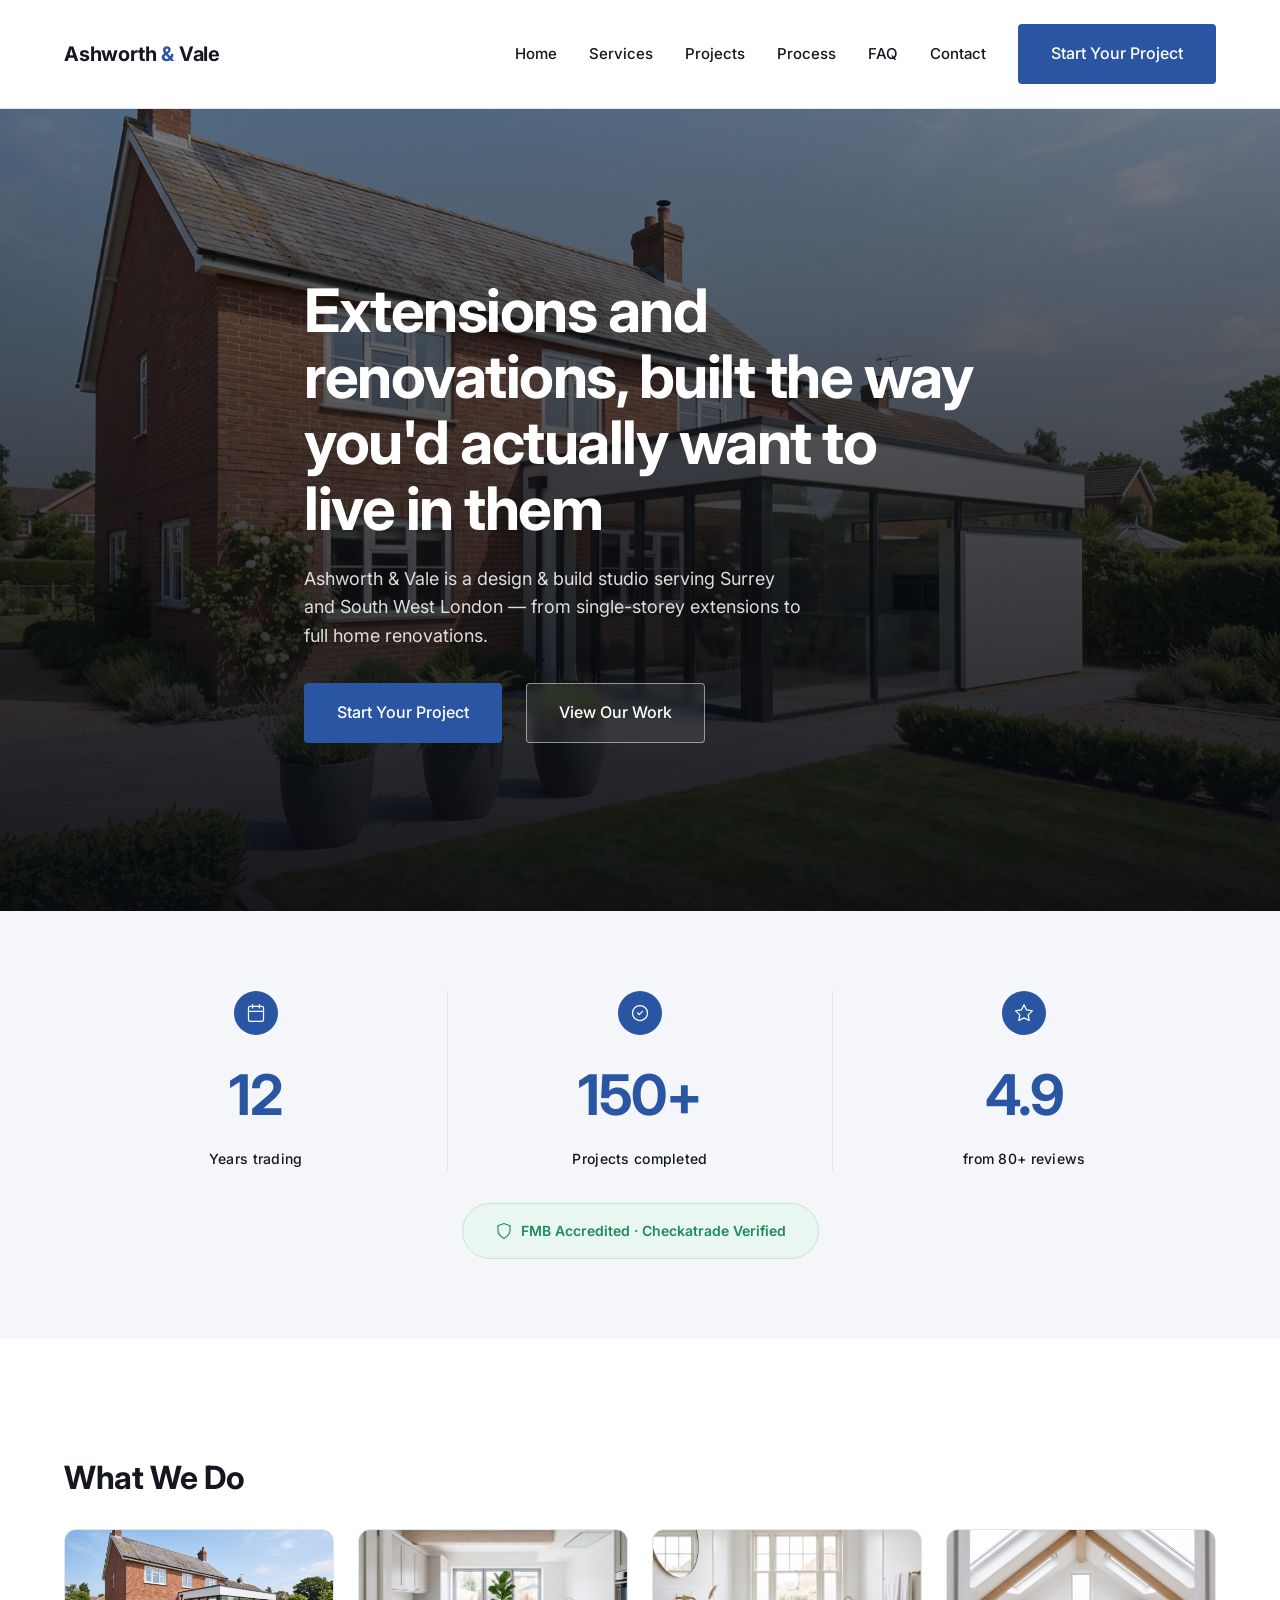
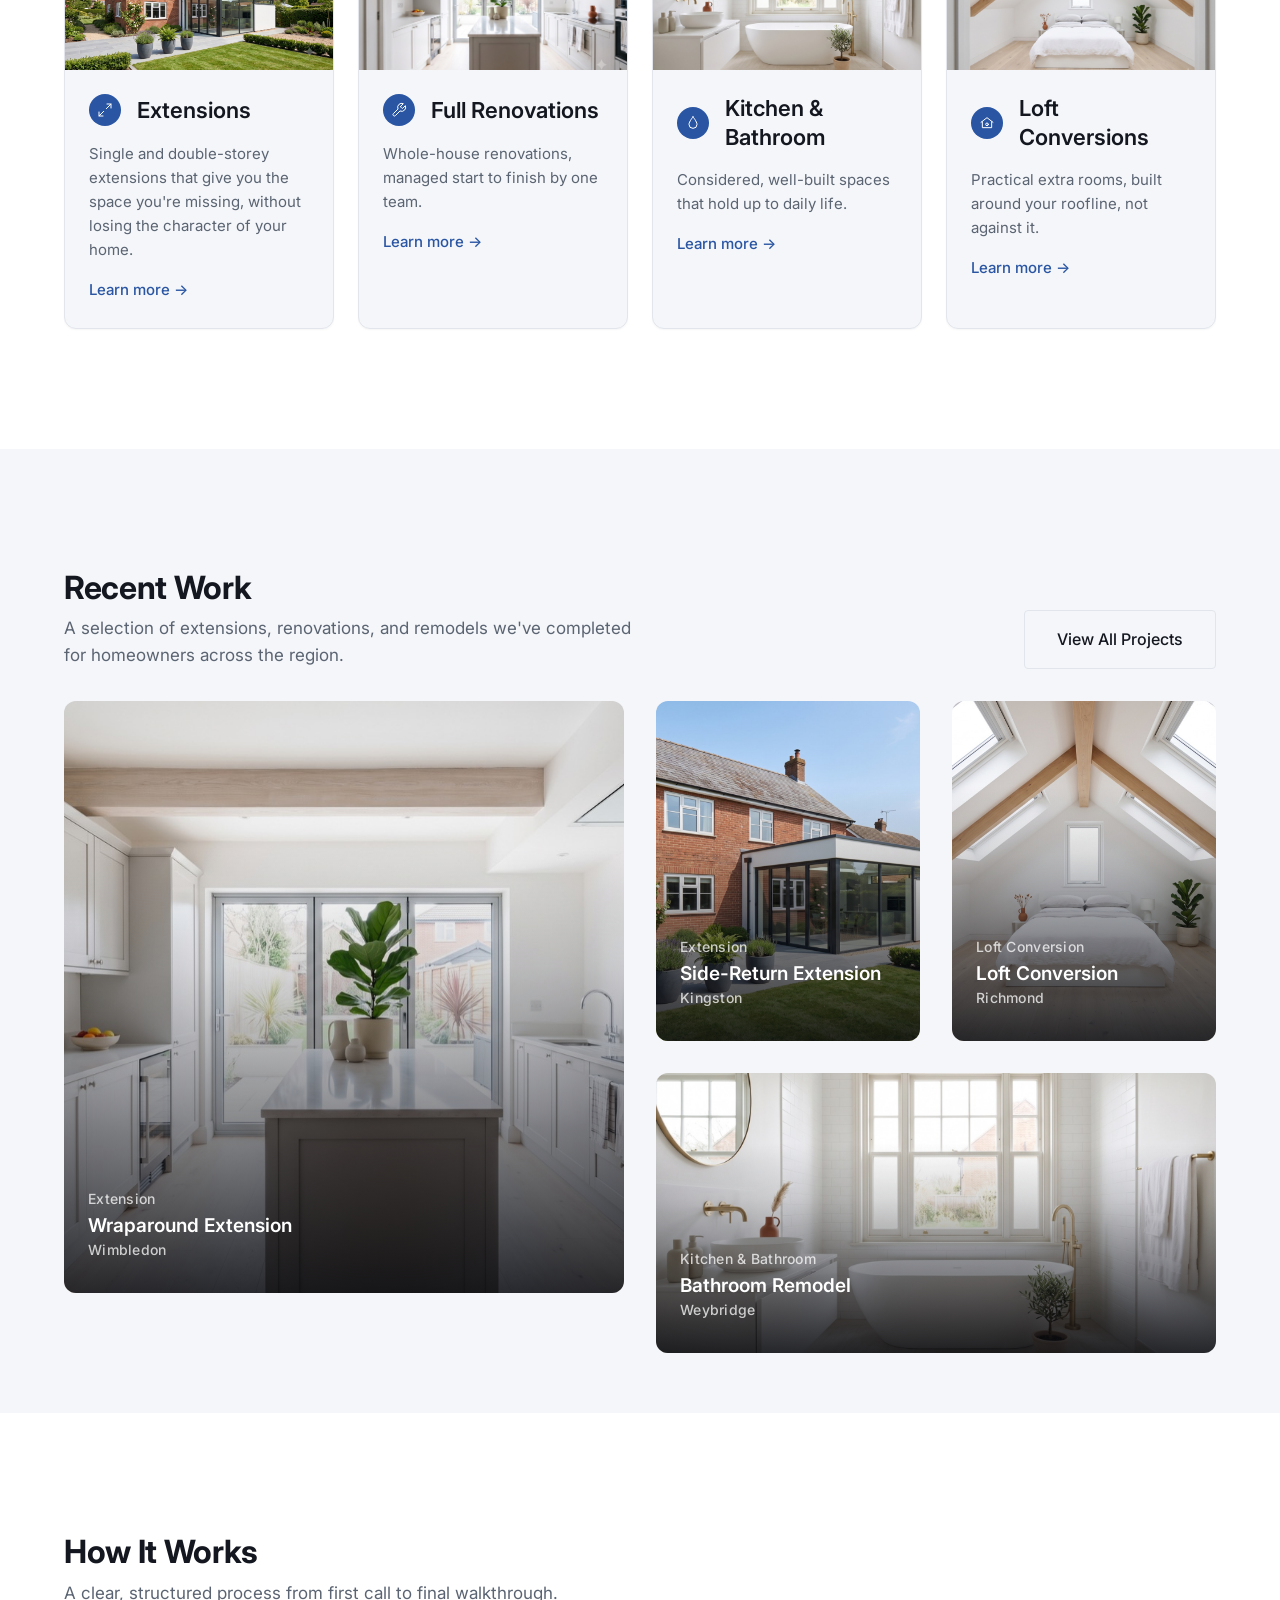
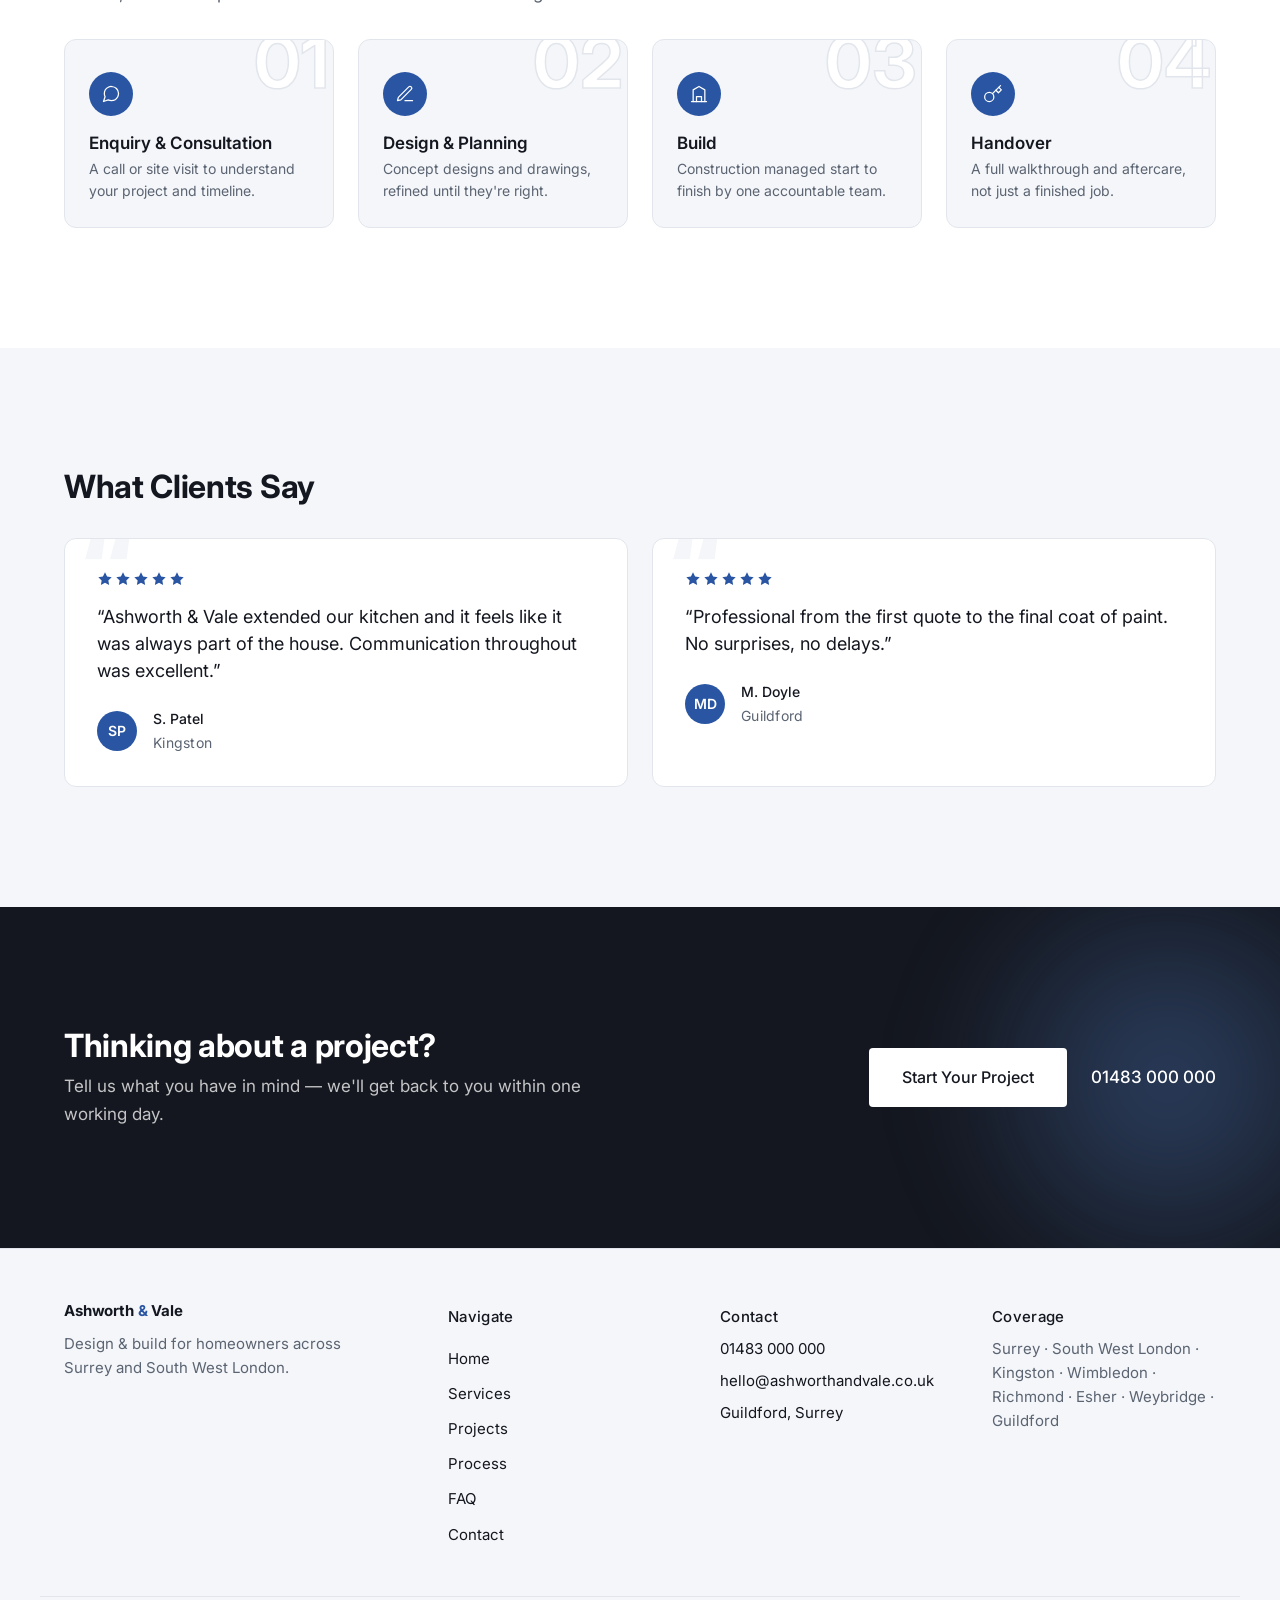
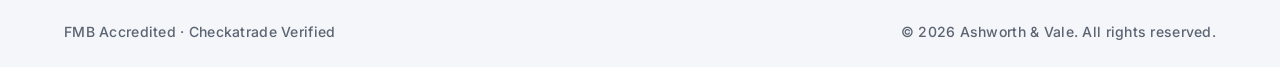
==== index.html @ 4ddbee20 "Stage 2: Homepage All 8 sections (Hero, Trust Bar, Services Grid, Featured Projects, Process, Testim" ====
<!DOCTYPE html>
<html lang="en">
<head>
  <meta charset="UTF-8">
  <meta name="viewport" content="width=device-width, initial-scale=1.0">
  <title>Ashworth &amp; Vale | Design &amp; Build, Surrey &amp; South West London</title>
  <meta name="description" content="Ashworth & Vale is a design & build studio serving Surrey and South West London — extensions, renovations, kitchens, bathrooms, and loft conversions.">
  <link rel="preconnect" href="https://fonts.googleapis.com">
  <link rel="preconnect" href="https://fonts.gstatic.com" crossorigin>
  <link href="https://fonts.googleapis.com/css2?family=Inter:wght@400;500;600;700&display=swap" rel="stylesheet">
  <link rel="stylesheet" href="assets/css/styles.css">
</head>
<body>

  <header class="site-header">
    <div class="container site-header__inner">
      <a href="index.html" class="site-logo">Ashworth <span class="site-logo__amp">&amp;</span> Vale</a>

      <nav class="site-nav" id="site-nav">
        <ul class="site-nav__list">
          <li><a href="index.html">Home</a></li>
          <li><a href="services.html">Services</a></li>
          <li><a href="projects.html">Projects</a></li>
          <li><a href="process.html">Process</a></li>
          <li><a href="faq.html">FAQ</a></li>
          <li><a href="contact.html">Contact</a></li>
        </ul>
        <a href="contact.html" class="btn btn-primary site-nav__cta">Start Your Project</a>
      </nav>

      <button class="menu-toggle" id="menu-toggle" aria-label="Toggle menu" aria-expanded="false" aria-controls="site-nav">
        <span></span><span></span><span></span>
      </button>
    </div>
  </header>

  <main>

    <!-- Hero -->
    <section class="hero">
      <div class="hero__media">
        <img src="assets/images/hero.jpg" alt="A traditional brick home in Surrey with a modern glass and white-render single-storey extension">
      </div>
      <div class="hero__scrim"></div>
      <div class="container hero__content">
        <h1>Extensions and renovations, built the way you'd actually want to live in them</h1>
        <p class="hero__subhead">Ashworth &amp; Vale is a design &amp; build studio serving Surrey and South West London — from single-storey extensions to full home renovations.</p>
        <div class="hero__actions">
          <a href="contact.html" class="btn btn-primary">Start Your Project</a>
          <a href="projects.html" class="btn btn-secondary">View Our Work</a>
        </div>
      </div>
    </section>

    <!-- Trust Bar -->
    <section class="trust-bar section-alt">
      <div class="container">
        <div class="trust-bar__inner">
          <div class="trust-bar__item">
            <span class="icon-circle" aria-hidden="true">
              <svg viewBox="0 0 24 24" fill="none" stroke="currentColor" stroke-width="1.5" stroke-linecap="round" stroke-linejoin="round"><rect x="3" y="4" width="18" height="18" rx="2"/><path d="M16 2v4M8 2v4M3 10h18"/></svg>
            </span>
            <span class="big-stat__number" data-count-to="12">0</span>
            <span class="caption">Years trading</span>
          </div>
          <div class="trust-bar__item">
            <span class="icon-circle" aria-hidden="true">
              <svg viewBox="0 0 24 24" fill="none" stroke="currentColor" stroke-width="1.5" stroke-linecap="round" stroke-linejoin="round"><circle cx="12" cy="12" r="9"/><path d="m9 12 2 2 4-4"/></svg>
            </span>
            <span class="big-stat__number" data-count-to="150" data-suffix="+">0</span>
            <span class="caption">Projects completed</span>
          </div>
          <div class="trust-bar__item">
            <span class="icon-circle" aria-hidden="true">
              <svg viewBox="0 0 24 24" fill="none" stroke="currentColor" stroke-width="1.5" stroke-linecap="round" stroke-linejoin="round"><path d="m12 2 3.1 6.3 6.9 1-5 4.9 1.2 6.8L12 17.8 5.8 21l1.2-6.8-5-4.9 6.9-1Z"/></svg>
            </span>
            <span class="big-stat__number" data-count-to="4.9" data-decimals="1">0</span>
            <span class="caption">from 80+ reviews</span>
          </div>
        </div>
        <p class="trust-bar__badge">
          <svg viewBox="0 0 24 24" fill="none" stroke="currentColor" stroke-width="1.5" stroke-linecap="round" stroke-linejoin="round" aria-hidden="true"><path d="M12 2 4 5v6c0 5 3.5 8.5 8 11 4.5-2.5 8-6 8-11V5Z"/></svg>
          FMB Accredited &middot; Checkatrade Verified
        </p>
      </div>
    </section>

    <!-- Services Grid -->
    <section class="services-grid">
      <div class="container">
        <h2 data-reveal>What We Do</h2>
        <div class="services-grid__list">
          <div class="service-card" data-reveal>
            <div class="service-card__image">
              <img src="assets/images/hero.jpg" alt="">
            </div>
            <div class="service-card__body">
              <div class="service-card__header">
                <span class="icon-circle icon-circle--sm" aria-hidden="true">
                  <svg viewBox="0 0 24 24" fill="none" stroke="currentColor" stroke-width="1.5" stroke-linecap="round" stroke-linejoin="round"><path d="M15 3h6v6"/><path d="M9 21H3v-6"/><path d="M21 3l-7 7"/><path d="M3 21l7-7"/></svg>
                </span>
                <h3>Extensions</h3>
              </div>
              <p>Single and double-storey extensions that give you the space you're missing, without losing the character of your home.</p>
              <a href="services.html" class="service-card__link">Learn more <span class="arrow">&rarr;</span></a>
            </div>
          </div>
          <div class="service-card reveal-delay-1" data-reveal>
            <div class="service-card__image">
              <img src="assets/images/kitchen-after.jpg" alt="">
            </div>
            <div class="service-card__body">
              <div class="service-card__header">
                <span class="icon-circle icon-circle--sm" aria-hidden="true">
                  <svg viewBox="0 0 24 24" fill="none" stroke="currentColor" stroke-width="1.5" stroke-linecap="round" stroke-linejoin="round"><path d="M14.7 6.3a1 1 0 0 0 0 1.4l1.6 1.6a1 1 0 0 0 1.4 0l3.77-3.77a6 6 0 0 1-7.94 7.94l-6.91 6.91a2.12 2.12 0 0 1-3-3l6.91-6.91a6 6 0 0 1 7.94-7.94l-3.76 3.76Z"/></svg>
                </span>
                <h3>Full Renovations</h3>
              </div>
              <p>Whole-house renovations, managed start to finish by one team.</p>
              <a href="services.html" class="service-card__link">Learn more <span class="arrow">&rarr;</span></a>
            </div>
          </div>
          <div class="service-card reveal-delay-2" data-reveal>
            <div class="service-card__image">
              <img src="assets/images/bathroom.jpg" alt="">
            </div>
            <div class="service-card__body">
              <div class="service-card__header">
                <span class="icon-circle icon-circle--sm" aria-hidden="true">
                  <svg viewBox="0 0 24 24" fill="none" stroke="currentColor" stroke-width="1.5" stroke-linecap="round" stroke-linejoin="round"><path d="M12 2.69s-6 7.44-6 11.32a6 6 0 0 0 12 0c0-3.88-6-11.32-6-11.32Z"/></svg>
                </span>
                <h3>Kitchen &amp; Bathroom</h3>
              </div>
              <p>Considered, well-built spaces that hold up to daily life.</p>
              <a href="services.html" class="service-card__link">Learn more <span class="arrow">&rarr;</span></a>
            </div>
          </div>
          <div class="service-card reveal-delay-3" data-reveal>
            <div class="service-card__image">
              <img src="assets/images/loft.jpg" alt="">
            </div>
            <div class="service-card__body">
              <div class="service-card__header">
                <span class="icon-circle icon-circle--sm" aria-hidden="true">
                  <svg viewBox="0 0 24 24" fill="none" stroke="currentColor" stroke-width="1.5" stroke-linecap="round" stroke-linejoin="round"><path d="M3 11 12 4l9 7"/><path d="M5 10v9h14v-9"/><circle cx="12" cy="14" r="2"/></svg>
                </span>
                <h3>Loft Conversions</h3>
              </div>
              <p>Practical extra rooms, built around your roofline, not against it.</p>
              <a href="services.html" class="service-card__link">Learn more <span class="arrow">&rarr;</span></a>
            </div>
          </div>
        </div>
      </div>
    </section>

    <!-- Featured Projects -->
    <section class="featured-projects section-alt">
      <div class="container">
        <div class="section-heading-row" data-reveal>
          <div>
            <h2>Recent Work</h2>
            <p>A selection of extensions, renovations, and remodels we've completed for homeowners across the region.</p>
          </div>
          <a href="projects.html" class="btn btn-secondary">View All Projects</a>
        </div>
        <div class="project-grid--bento">
          <a href="project-detail.html" class="project-card--bento" data-reveal>
            <img src="assets/images/kitchen-after.jpg" alt="Bright renovated kitchen-diner extension with island, Wimbledon">
            <div class="project-card--bento__body">
              <p class="label caption">Extension</p>
              <h3>Wraparound Extension</h3>
              <p class="caption">Wimbledon</p>
              <span class="project-card--bento__detail">12-week build &middot; Kitchen-diner reconfiguration</span>
            </div>
          </a>
          <a href="projects.html" class="project-card--bento reveal-delay-1" data-reveal>
            <img src="assets/images/hero.jpg" alt="Modern extension exterior with full-width glazing, Kingston">
            <div class="project-card--bento__body">
              <p class="label caption">Extension</p>
              <h3>Side-Return Extension</h3>
              <p class="caption">Kingston</p>
              <span class="project-card--bento__detail">Single-storey side return</span>
            </div>
          </a>
          <a href="projects.html" class="project-card--bento reveal-delay-2" data-reveal>
            <img src="assets/images/loft.jpg" alt="Bright loft conversion bedroom with skylights and exposed beam, Richmond">
            <div class="project-card--bento__body">
              <p class="label caption">Loft Conversion</p>
              <h3>Loft Conversion</h3>
              <p class="caption">Richmond</p>
              <span class="project-card--bento__detail">Dormer conversion, en-suite bedroom</span>
            </div>
          </a>
          <a href="projects.html" class="project-card--bento reveal-delay-3" data-reveal>
            <img src="assets/images/bathroom.jpg" alt="Renovated bathroom with freestanding bath and brass fixtures, Weybridge">
            <div class="project-card--bento__body">
              <p class="label caption">Kitchen &amp; Bathroom</p>
              <h3>Bathroom Remodel</h3>
              <p class="caption">Weybridge</p>
              <span class="project-card--bento__detail">Full bathroom refit, 3-week turnaround</span>
            </div>
          </a>
        </div>
      </div>
    </section>

    <!-- Process (condensed) -->
    <section class="process-condensed">
      <div class="container">
        <div data-reveal>
          <h2>How It Works</h2>
          <p>A clear, structured process from first call to final walkthrough.</p>
        </div>
        <ol class="process-steps">
          <li data-reveal>
            <span class="process-steps__number" aria-hidden="true">01</span>
            <span class="icon-circle" aria-hidden="true">
              <svg viewBox="0 0 24 24" fill="none" stroke="currentColor" stroke-width="1.5" stroke-linecap="round" stroke-linejoin="round"><path d="M21 11.5a8.38 8.38 0 0 1-.9 3.8 8.5 8.5 0 0 1-7.6 4.7 8.38 8.38 0 0 1-3.8-.9L3 21l1.9-5.7a8.38 8.38 0 0 1-.9-3.8 8.5 8.5 0 0 1 4.7-7.6 8.38 8.38 0 0 1 3.8-.9h.5a8.48 8.48 0 0 1 8 8v.5Z"/></svg>
            </span>
            <div>
              <h3>Enquiry &amp; Consultation</h3>
              <p>A call or site visit to understand your project and timeline.</p>
            </div>
          </li>
          <li class="reveal-delay-1" data-reveal>
            <span class="process-steps__number" aria-hidden="true">02</span>
            <span class="icon-circle" aria-hidden="true">
              <svg viewBox="0 0 24 24" fill="none" stroke="currentColor" stroke-width="1.5" stroke-linecap="round" stroke-linejoin="round"><path d="M12 20h9"/><path d="M16.5 3.5a2.12 2.12 0 0 1 3 3L7 19l-4 1 1-4Z"/></svg>
            </span>
            <div>
              <h3>Design &amp; Planning</h3>
              <p>Concept designs and drawings, refined until they're right.</p>
            </div>
          </li>
          <li class="reveal-delay-2" data-reveal>
            <span class="process-steps__number" aria-hidden="true">03</span>
            <span class="icon-circle" aria-hidden="true">
              <svg viewBox="0 0 24 24" fill="none" stroke="currentColor" stroke-width="1.5" stroke-linecap="round" stroke-linejoin="round"><path d="M3 21h18"/><path d="M5 21V7l7-4 7 4v14"/><path d="M9 21v-6h6v6"/></svg>
            </span>
            <div>
              <h3>Build</h3>
              <p>Construction managed start to finish by one accountable team.</p>
            </div>
          </li>
          <li class="reveal-delay-3" data-reveal>
            <span class="process-steps__number" aria-hidden="true">04</span>
            <span class="icon-circle" aria-hidden="true">
              <svg viewBox="0 0 24 24" fill="none" stroke="currentColor" stroke-width="1.5" stroke-linecap="round" stroke-linejoin="round"><circle cx="7.5" cy="15.5" r="5.5"/><path d="m21 2-9.6 9.6"/><path d="m15.5 7.5 3 3L22 7l-3-3"/></svg>
            </span>
            <div>
              <h3>Handover</h3>
              <p>A full walkthrough and aftercare, not just a finished job.</p>
            </div>
          </li>
        </ol>
      </div>
    </section>

    <!-- Testimonials -->
    <section class="testimonials section-alt">
      <div class="container">
        <h2 data-reveal>What Clients Say</h2>
        <div class="testimonials__grid">
          <blockquote class="testimonial-card" data-reveal>
            <span class="testimonial-card__quote-mark" aria-hidden="true">&ldquo;</span>
            <div class="testimonial-card__stars" role="img" aria-label="5 out of 5 stars">
              <svg viewBox="0 0 24 24" fill="currentColor"><path d="m12 2 3.1 6.3 6.9 1-5 4.9 1.2 6.8L12 17.8 5.8 21l1.2-6.8-5-4.9 6.9-1Z"/></svg>
              <svg viewBox="0 0 24 24" fill="currentColor"><path d="m12 2 3.1 6.3 6.9 1-5 4.9 1.2 6.8L12 17.8 5.8 21l1.2-6.8-5-4.9 6.9-1Z"/></svg>
              <svg viewBox="0 0 24 24" fill="currentColor"><path d="m12 2 3.1 6.3 6.9 1-5 4.9 1.2 6.8L12 17.8 5.8 21l1.2-6.8-5-4.9 6.9-1Z"/></svg>
              <svg viewBox="0 0 24 24" fill="currentColor"><path d="m12 2 3.1 6.3 6.9 1-5 4.9 1.2 6.8L12 17.8 5.8 21l1.2-6.8-5-4.9 6.9-1Z"/></svg>
              <svg viewBox="0 0 24 24" fill="currentColor"><path d="m12 2 3.1 6.3 6.9 1-5 4.9 1.2 6.8L12 17.8 5.8 21l1.2-6.8-5-4.9 6.9-1Z"/></svg>
            </div>
            <p>&ldquo;Ashworth &amp; Vale extended our kitchen and it feels like it was always part of the house. Communication throughout was excellent.&rdquo;</p>
            <div class="testimonial-card__author">
              <span class="avatar-circle" aria-hidden="true">SP</span>
              <cite>S. Patel<span class="caption">Kingston</span></cite>
            </div>
          </blockquote>
          <blockquote class="testimonial-card reveal-delay-1" data-reveal>
            <span class="testimonial-card__quote-mark" aria-hidden="true">&ldquo;</span>
            <div class="testimonial-card__stars" role="img" aria-label="5 out of 5 stars">
              <svg viewBox="0 0 24 24" fill="currentColor"><path d="m12 2 3.1 6.3 6.9 1-5 4.9 1.2 6.8L12 17.8 5.8 21l1.2-6.8-5-4.9 6.9-1Z"/></svg>
              <svg viewBox="0 0 24 24" fill="currentColor"><path d="m12 2 3.1 6.3 6.9 1-5 4.9 1.2 6.8L12 17.8 5.8 21l1.2-6.8-5-4.9 6.9-1Z"/></svg>
              <svg viewBox="0 0 24 24" fill="currentColor"><path d="m12 2 3.1 6.3 6.9 1-5 4.9 1.2 6.8L12 17.8 5.8 21l1.2-6.8-5-4.9 6.9-1Z"/></svg>
              <svg viewBox="0 0 24 24" fill="currentColor"><path d="m12 2 3.1 6.3 6.9 1-5 4.9 1.2 6.8L12 17.8 5.8 21l1.2-6.8-5-4.9 6.9-1Z"/></svg>
              <svg viewBox="0 0 24 24" fill="currentColor"><path d="m12 2 3.1 6.3 6.9 1-5 4.9 1.2 6.8L12 17.8 5.8 21l1.2-6.8-5-4.9 6.9-1Z"/></svg>
            </div>
            <p>&ldquo;Professional from the first quote to the final coat of paint. No surprises, no delays.&rdquo;</p>
            <div class="testimonial-card__author">
              <span class="avatar-circle" aria-hidden="true">MD</span>
              <cite>M. Doyle<span class="caption">Guildford</span></cite>
            </div>
          </blockquote>
        </div>
      </div>
    </section>

    <!-- CTA Band -->
    <section class="cta-band">
      <div class="container cta-band__inner">
        <div>
          <h2>Thinking about a project?</h2>
          <p>Tell us what you have in mind — we'll get back to you within one working day.</p>
        </div>
        <div class="cta-band__actions">
          <a href="contact.html" class="btn btn-primary">Start Your Project</a>
          <a href="tel:01483000000" class="cta-band__phone">01483 000 000</a>
        </div>
      </div>
    </section>

  </main>

  <footer class="site-footer">
    <div class="container site-footer__inner">
      <div class="site-footer__col">
        <a href="index.html" class="site-logo">Ashworth <span class="site-logo__amp">&amp;</span> Vale</a>
        <p class="site-footer__tagline">Design &amp; build for homeowners across Surrey and South West London.</p>
      </div>
      <div class="site-footer__col">
        <p class="label">Navigate</p>
        <ul class="site-footer__list">
          <li><a href="index.html">Home</a></li>
          <li><a href="services.html">Services</a></li>
          <li><a href="projects.html">Projects</a></li>
          <li><a href="process.html">Process</a></li>
          <li><a href="faq.html">FAQ</a></li>
          <li><a href="contact.html">Contact</a></li>
        </ul>
      </div>
      <div class="site-footer__col">
        <p class="label">Contact</p>
        <p><a href="tel:01483000000">01483 000 000</a></p>
        <p><a href="mailto:hello@ashworthandvale.co.uk">hello@ashworthandvale.co.uk</a></p>
        <p>Guildford, Surrey</p>
      </div>
      <div class="site-footer__col">
        <p class="label">Coverage</p>
        <p class="site-footer__coverage">Surrey &middot; South West London &middot; Kingston &middot; Wimbledon &middot; Richmond &middot; Esher &middot; Weybridge &middot; Guildford</p>
      </div>
    </div>
    <div class="container site-footer__bottom">
      <p class="caption">FMB Accredited &middot; Checkatrade Verified</p>
      <p class="caption">&copy; 2026 Ashworth &amp; Vale. All rights reserved.</p>
    </div>
  </footer>

  <script src="assets/js/main.js"></script>
</body>
</html>
---- assets/css/styles.css ----
/* Ashworth & Vale — shared stylesheet
   Linked from every page. Design tokens sourced from the Akari vault: Demo Site/Demo Brand.md
   No build step — plain CSS, custom properties for every token so a value only changes in one place. */

/* ---------- Design tokens ---------- */
:root {
  /* Colour — "what if Google/Apple did build and design": bright, cool, one confident accent */
  --color-bg: #FFFFFF;
  --color-bg-alt: #F4F6F9;
  --color-ink: #14171F;
  --color-ink-muted: #5B6472;
  --color-accent: #2955A3;
  --color-accent-hover: #1F4380;
  --color-border: #E2E6EC;

  /* Verified/trust signal only — not a second brand accent, kept to this one use */
  --color-success: #1D8A5F;
  --color-success-bg: #E9F7F0;
  --color-success-border: #BFE6D3;

  /* Type — single sans-serif throughout, no serif pairing */
  --font-heading: "Inter", -apple-system, BlinkMacSystemFont, sans-serif;
  --font-body: "Inter", -apple-system, BlinkMacSystemFont, sans-serif;

  /* Spacing (8px base unit) */
  --space-1: 8px;
  --space-2: 16px;
  --space-3: 24px;
  --space-4: 32px;
  --space-6: 48px;
  --section-padding: 120px;
  --section-padding-mobile: 64px;

  /* Layout */
  --max-width: 1200px;

  /* Motion — consistent easing/duration everywhere so it reads as one system */
  --ease-standard: cubic-bezier(0.4, 0, 0.2, 1);
  --duration-fast: 0.15s;
  --duration-base: 0.25s;
  --duration-slow: 0.6s;
}

@media (prefers-reduced-motion: reduce) {
  *, *::before, *::after {
    animation-duration: 0.01ms !important;
    animation-iteration-count: 1 !important;
    transition-duration: 0.01ms !important;
    scroll-behavior: auto !important;
  }
}

/* ---------- Reset ---------- */
*, *::before, *::after {
  box-sizing: border-box;
}

html {
  -webkit-text-size-adjust: 100%;
}

body, h1, h2, h3, h4, p, figure, blockquote {
  margin: 0;
}

img, picture, video {
  display: block;
  max-width: 100%;
  height: auto;
}

a {
  color: inherit;
}

button {
  font: inherit;
  cursor: pointer;
}

/* ---------- Base ---------- */
body {
  background: var(--color-bg);
  color: var(--color-ink);
  font-family: var(--font-body);
  font-size: 17px;
  line-height: 1.6;
  -webkit-font-smoothing: antialiased;
}

/* ---------- Type scale ---------- */
h1, .h1 {
  font-family: var(--font-heading);
  font-weight: 700;
  font-size: 34px;
  line-height: 1.1;
  letter-spacing: -0.02em;
}

h2, .h2 {
  font-family: var(--font-heading);
  font-weight: 700;
  font-size: 24px;
  line-height: 1.2;
  letter-spacing: -0.01em;
}

h3, .h3 {
  font-family: var(--font-heading);
  font-weight: 600;
  font-size: 20px;
  line-height: 1.3;
}

@media (min-width: 768px) {
  h1, .h1 { font-size: 60px; letter-spacing: -0.025em; }
  h2, .h2 { font-size: 32px; }
  h3, .h3 { font-size: 22px; }
}

.caption, .label {
  font-family: var(--font-body);
  font-weight: 500;
  font-size: 14px;
  letter-spacing: 0.02em;
}

/* ---------- Layout helpers ---------- */
.container {
  max-width: var(--max-width);
  margin-inline: auto;
  padding-inline: var(--space-3);
}

section {
  padding-block: var(--section-padding-mobile);
}

@media (min-width: 768px) {
  section {
    padding-block: var(--section-padding);
  }
}

.section-alt {
  background: var(--color-bg-alt);
}

/* ---------- Buttons ---------- */
.btn {
  display: inline-block;
  padding: var(--space-2) var(--space-4);
  border-radius: 4px;
  font-family: var(--font-body);
  font-weight: 500;
  font-size: 16px;
  text-decoration: none;
  border: 1px solid transparent;
  transition: background-color var(--duration-fast) var(--ease-standard),
              color var(--duration-fast) var(--ease-standard),
              transform var(--duration-fast) var(--ease-standard);
}

.btn:active {
  transform: scale(0.97);
}

.btn-primary {
  background: var(--color-accent);
  color: #FFFFFF;
}

.btn-primary:hover {
  background: var(--color-accent-hover);
}

.btn-secondary {
  background: transparent;
  color: var(--color-ink);
  border-color: var(--color-border);
}

.btn-secondary:hover {
  border-color: var(--color-ink);
}

/* ---------- Site Header / Nav ---------- */
.site-header {
  border-bottom: 1px solid var(--color-border);
  background: var(--color-bg);
  position: sticky;
  top: 0;
  z-index: 30;
}

.site-header__inner {
  display: flex;
  align-items: center;
  justify-content: space-between;
  padding-block: var(--space-3);
  position: relative;
}

.site-logo {
  font-family: var(--font-heading);
  font-weight: 700;
  font-size: 20px;
  letter-spacing: -0.01em;
  text-decoration: none;
  color: var(--color-ink);
}

.site-logo__amp {
  color: var(--color-accent);
}

.site-nav {
  display: none;
}

.site-nav__list {
  display: flex;
  align-items: center;
  gap: var(--space-4);
  list-style: none;
  margin: 0;
  padding: 0;
}

.site-nav__list a {
  text-decoration: none;
  font-weight: 500;
  font-size: 15px;
  color: var(--color-ink);
  transition: color var(--duration-fast) var(--ease-standard);
}

.site-nav__list a:hover {
  color: var(--color-accent);
}

.site-nav__cta {
  margin-left: var(--space-4);
}

.menu-toggle {
  display: flex;
  flex-direction: column;
  justify-content: center;
  gap: 5px;
  width: 44px;
  height: 44px;
  background: transparent;
  border: none;
  padding: 0;
}

.menu-toggle span {
  display: block;
  width: 24px;
  height: 2px;
  background: var(--color-ink);
  margin-inline: auto;
  transition: transform var(--duration-base) var(--ease-standard), opacity var(--duration-base) var(--ease-standard);
}

.menu-toggle[aria-expanded="true"] span:nth-child(1) { transform: translateY(7px) rotate(45deg); }
.menu-toggle[aria-expanded="true"] span:nth-child(2) { opacity: 0; }
.menu-toggle[aria-expanded="true"] span:nth-child(3) { transform: translateY(-7px) rotate(-45deg); }

@media (max-width: 899.98px) {
  /* Nav sheet stays in the layout at all times on mobile — only opacity/transform/visibility
     toggle, so the open/close is an actual animation rather than an instant display swap. */
  .site-nav {
    display: flex;
    flex-direction: column;
    position: absolute;
    top: 100%;
    left: 0;
    right: 0;
    min-height: 100vh;
    background: var(--color-bg);
    padding: var(--space-4) var(--space-3);
    z-index: 20;
    box-shadow: 0 12px 24px -8px rgba(20, 23, 31, 0.15);
    opacity: 0;
    visibility: hidden;
    transform: translateY(-12px);
    pointer-events: none;
    transition: opacity var(--duration-base) var(--ease-standard),
                transform var(--duration-base) var(--ease-standard),
                visibility 0s linear var(--duration-base);
  }

  .site-nav.is-open {
    opacity: 1;
    visibility: visible;
    transform: translateY(0);
    pointer-events: auto;
    transition: opacity var(--duration-base) var(--ease-standard),
                transform var(--duration-base) var(--ease-standard),
                visibility 0s linear 0s;
  }

  .site-nav__list {
    flex-direction: column;
    align-items: stretch;
    gap: 0;
  }

  .site-nav__list li {
    border-bottom: 1px solid var(--color-border);
  }

  .site-nav__list a {
    display: block;
    padding-block: var(--space-3);
    font-family: var(--font-heading);
    font-weight: 600;
    font-size: 22px;
  }

  .site-nav__cta {
    margin-left: 0;
    margin-top: var(--space-4);
    display: block;
    width: 100%;
    text-align: center;
  }
}

@media (min-width: 900px) {
  .site-nav {
    display: flex;
    align-items: center;
  }
  .menu-toggle {
    display: none;
  }
}

/* ---------- Site Footer ---------- */
.site-footer {
  background: var(--color-bg-alt);
  border-top: 1px solid var(--color-border);
}

.site-footer__inner {
  display: grid;
  grid-template-columns: 1fr;
  gap: var(--space-6);
  padding-block: var(--space-6);
}

@media (min-width: 768px) {
  .site-footer__inner {
    grid-template-columns: 1.5fr 1fr 1fr 1fr;
  }
}

.site-footer__tagline {
  margin-top: var(--space-2);
  color: var(--color-ink-muted);
  font-size: 15px;
  max-width: 32ch;
}

.site-footer__list {
  list-style: none;
  margin: var(--space-2) 0 0;
  padding: 0;
  display: flex;
  flex-direction: column;
  gap: var(--space-1);
}

.site-footer__list a,
.site-footer__col a {
  text-decoration: none;
  color: var(--color-ink);
  font-size: 15px;
  transition: color var(--duration-fast) var(--ease-standard);
}

.site-footer__list a:hover,
.site-footer__col a:hover {
  color: var(--color-accent);
}

.site-footer__col p {
  margin-top: var(--space-1);
  font-size: 15px;
}

.site-footer__coverage {
  margin-top: var(--space-2);
  color: var(--color-ink-muted);
  font-size: 14px;
  line-height: 1.6;
}

.site-footer__bottom {
  display: flex;
  justify-content: space-between;
  flex-wrap: wrap;
  gap: var(--space-2);
  padding-block: var(--space-3);
  border-top: 1px solid var(--color-border);
  color: var(--color-ink-muted);
}

/* ---------- CTA Band ---------- */
.cta-band {
  position: relative;
  overflow: hidden;
  background: var(--color-ink);
  color: #FFFFFF;
}

/* Very soft, slow-drifting glow — depth without the "shader gradient" flashiness.
   Purely decorative, so it's excluded from prefers-reduced-motion's global freeze
   only in the sense that a frozen glow still looks fine (it's just a static blur). */
.cta-band::before {
  content: "";
  position: absolute;
  top: -20%;
  right: -10%;
  width: 480px;
  height: 480px;
  background: radial-gradient(circle, rgba(90, 140, 220, 0.35) 0%, rgba(90, 140, 220, 0) 70%);
  filter: blur(40px);
  z-index: 0;
  animation: cta-glow-drift 14s ease-in-out infinite alternate;
  pointer-events: none;
}

@keyframes cta-glow-drift {
  from { transform: translate(0, 0) scale(1); }
  to { transform: translate(-60px, 40px) scale(1.2); }
}

.cta-band h2 {
  color: #FFFFFF;
}

.cta-band__inner {
  position: relative;
  z-index: 1;
  display: flex;
  flex-direction: column;
  gap: var(--space-3);
  align-items: flex-start;
}

@media (min-width: 768px) {
  .cta-band__inner {
    flex-direction: row;
    align-items: center;
    justify-content: space-between;
  }
}

.cta-band__inner p {
  margin-top: var(--space-1);
  color: rgba(255, 255, 255, 0.75);
  max-width: 48ch;
}

.cta-band__actions {
  display: flex;
  align-items: center;
  gap: var(--space-3);
  flex-wrap: wrap;
}

/* All buttons go full-width on small phones, not just the hero/CTA-band
   ones — side-by-side buttons get cramped/uneven below ~540px, and a
   button that's full-width in one place but auto-width in another reads
   as inconsistent. Applies to every .btn sitewide (nav's mobile CTA
   already sets its own width:100% and isn't affected by this). */
@media (max-width: 539.98px) {
  .hero__actions,
  .cta-band__actions,
  .section-heading-row {
    flex-direction: column;
    align-items: stretch;
  }

  .btn {
    width: 100%;
    text-align: center;
  }

  .cta-band__actions .cta-band__phone {
    text-align: center;
  }
}

.cta-band__phone {
  color: #FFFFFF;
  text-decoration: none;
  font-weight: 500;
}

.cta-band__phone:hover {
  text-decoration: underline;
}

.cta-band .btn-primary {
  background: #FFFFFF;
  color: var(--color-ink);
}

.cta-band .btn-primary:hover {
  background: var(--color-bg-alt);
}

/* ---------- Hero ----------
   Full-bleed image with overlaid text, edge-to-edge on mobile. A dark gradient
   scrim sits between the image and the text so copy stays readable against any
   photo. The image gets a subtle scroll parallax on desktop only (see main.js) —
   disabled on mobile (perf/iOS quirks) and for prefers-reduced-motion. */
.hero {
  position: relative;
  min-height: 60vh;
  display: flex;
  align-items: flex-end;
  overflow: hidden;
  color: #FFFFFF;
}

@media (min-width: 900px) {
  .hero {
    min-height: 85vh;
  }
}

.hero__media {
  position: absolute;
  inset: 0;
  z-index: 0;
}

.hero__media img {
  width: 100%;
  height: 100%;
  object-fit: cover;
  transform: scale(1.08);
  /* Darkens the whole photo uniformly so text stays legible wherever it
     lands, on top of the gradient scrim below which does the extra work
     right behind the copy. */
  filter: brightness(0.7);
}

.hero__scrim {
  position: absolute;
  inset: 0;
  z-index: 1;
  background: linear-gradient(0deg, rgba(8, 10, 15, 0.9) 0%, rgba(8, 10, 15, 0.6) 55%, rgba(8, 10, 15, 0.25) 100%);
}

.hero__content {
  position: relative;
  z-index: 2;
  padding-block: var(--space-6);
  max-width: 720px;
}

.hero h1 {
  color: #FFFFFF;
}

.hero__subhead {
  margin-top: var(--space-3);
  font-size: 18px;
  color: rgba(255, 255, 255, 0.85);
  max-width: 46ch;
}

.hero__actions {
  margin-top: var(--space-4);
  display: flex;
  gap: var(--space-3);
  flex-wrap: wrap;
}

.hero .btn-secondary {
  background: rgba(255, 255, 255, 0.08);
  color: #FFFFFF;
  border-color: rgba(255, 255, 255, 0.5);
  backdrop-filter: blur(4px);
}

.hero .btn-secondary:hover {
  background: rgba(255, 255, 255, 0.16);
  border-color: #FFFFFF;
}

/* ---------- Trust Bar ----------
   One consolidated trust/stats band, not two — a separate compact Trust Bar
   plus a bigger Big Stats section further down said the same things twice.
   Only numbers go in the stat grid — mixing in a text badge ("FMB ·
   Checkatrade") at the same giant scale as the numbers wrapped to two lines
   and threw off row heights on mobile, reading as messy. The accreditation
   now sits as its own smaller badge line below the three number cards,
   which also matches how real stat bands are usually built (numbers only). */
.trust-bar {
  padding-block: var(--space-6);
}

@media (min-width: 900px) {
  .trust-bar {
    padding-block: 80px;
  }
}

.trust-bar__inner {
  display: flex;
  flex-direction: column;
}

@media (min-width: 640px) {
  .trust-bar__inner {
    flex-direction: row;
  }
}

.trust-bar__item {
  display: flex;
  flex-direction: column;
  align-items: center;
  gap: var(--space-1);
  text-align: center;
  flex: 1;
  padding-block: var(--space-3);
  border-bottom: 1px solid var(--color-border);
}

.trust-bar__item:last-child {
  border-bottom: none;
}

@media (min-width: 640px) {
  .trust-bar__item {
    padding-block: 0;
    padding-inline: var(--space-3);
    border-bottom: none;
    border-left: 1px solid var(--color-border);
  }

  .trust-bar__item:first-child {
    border-left: none;
  }
}

.trust-bar__item .icon-circle {
  margin-bottom: var(--space-1);
}

.trust-bar__badge {
  display: flex;
  align-items: center;
  justify-content: center;
  gap: 8px;
  margin: var(--space-4) auto 0;
  padding: var(--space-2) var(--space-4);
  width: fit-content;
  max-width: 100%;
  border: 1px solid var(--color-success-border);
  border-radius: 999px;
  background: var(--color-success-bg);
  color: var(--color-success);
  font-size: 14px;
  font-weight: 600;
  text-align: center;
}

.trust-bar__badge svg {
  width: 18px;
  height: 18px;
  flex-shrink: 0;
  color: var(--color-success);
}

/* ---------- Icon Circle (shared — Trust Bar, Process, Services) ---------- */
.icon-circle {
  display: inline-flex;
  align-items: center;
  justify-content: center;
  width: 44px;
  height: 44px;
  flex-shrink: 0;
  border-radius: 50%;
  background: var(--color-accent);
  color: #FFFFFF;
}

.icon-circle svg {
  width: 20px;
  height: 20px;
}

.icon-circle--sm {
  width: 32px;
  height: 32px;
}

.icon-circle--sm svg {
  width: 16px;
  height: 16px;
}

/* ---------- Section heading row (heading + action on one line) ---------- */
.section-heading-row {
  display: flex;
  flex-direction: column;
  gap: var(--space-3);
  align-items: flex-start;
  justify-content: space-between;
  margin-bottom: var(--space-4);
}

@media (min-width: 768px) {
  .section-heading-row {
    flex-direction: row;
    align-items: flex-end;
  }
}

.section-heading-row p {
  margin-top: var(--space-1);
  color: var(--color-ink-muted);
  max-width: 52ch;
}

/* ---------- Services Grid ---------- */
.services-grid h2 {
  margin-bottom: var(--space-4);
}

.services-grid__list {
  display: grid;
  grid-template-columns: 1fr;
  gap: var(--space-3);
}

@media (min-width: 640px) {
  .services-grid__list {
    grid-template-columns: 1fr 1fr;
  }
}

@media (min-width: 1000px) {
  .services-grid__list {
    grid-template-columns: repeat(4, 1fr);
  }
}

.service-card {
  background: var(--color-bg-alt);
  border: 1px solid var(--color-border);
  border-radius: 12px;
  overflow: hidden;
  box-shadow: 0 1px 2px rgba(20, 23, 31, 0.04);
  transition: border-color var(--duration-base) var(--ease-standard),
              transform var(--duration-base) var(--ease-standard),
              box-shadow var(--duration-base) var(--ease-standard);
}

.service-card:hover {
  border-color: var(--color-accent);
  transform: translateY(-3px);
  box-shadow: 0 12px 20px -12px rgba(20, 23, 31, 0.18);
}

/* Photo header — the "What We Do" cards were plain text, flat next to the
   rest of the now photography-led page. A representative shot per service
   ties this section into the same visual language as the bento project
   grid, using images already sourced rather than needing anything new. */
.service-card__image {
  height: 140px;
  overflow: hidden;
}

.service-card__image img {
  width: 100%;
  height: 100%;
  object-fit: cover;
  transition: transform var(--duration-slow) var(--ease-standard);
}

.service-card:hover .service-card__image img {
  transform: scale(1.05);
}

.service-card__body {
  padding: var(--space-3);
}

.service-card__header {
  display: flex;
  align-items: center;
  gap: var(--space-2);
}

.service-card__header h3 {
  margin: 0;
}

.service-card p {
  margin-top: var(--space-2);
  color: var(--color-ink-muted);
  font-size: 15px;
}

.service-card__link {
  display: inline-flex;
  align-items: center;
  gap: 4px;
  margin-top: var(--space-2);
  color: var(--color-accent);
  text-decoration: none;
  font-weight: 500;
  font-size: 15px;
}

.service-card__link .arrow {
  display: inline-block;
  transition: transform var(--duration-fast) var(--ease-standard);
}

.service-card__link:hover .arrow {
  transform: translateX(3px);
}

/* ---------- Project Grid / Project Card ---------- */
.project-grid {
  display: grid;
  grid-template-columns: 1fr;
  gap: var(--space-3);
}

@media (min-width: 640px) {
  .project-grid {
    grid-template-columns: 1fr 1fr;
  }
}

@media (min-width: 1000px) {
  .project-grid {
    grid-template-columns: repeat(4, 1fr);
  }
}

.project-card {
  display: block;
  text-decoration: none;
  color: var(--color-ink);
  border-radius: 8px;
  overflow: hidden;
  background: var(--color-bg);
  border: 1px solid var(--color-border);
  box-shadow: 0 1px 2px rgba(20, 23, 31, 0.04);
  transition: box-shadow var(--duration-base) var(--ease-standard),
              transform var(--duration-base) var(--ease-standard);
}

.project-card:hover {
  box-shadow: 0 12px 20px -12px rgba(20, 23, 31, 0.18);
  transform: translateY(-3px);
}

.project-card img {
  aspect-ratio: 4 / 3;
  object-fit: cover;
  display: block;
  /* Only the top corners round — the card's own radius + overflow:hidden
     handles the outer shape, so the image should sit flush into the text
     block below rather than reading as a separate rounded tile inside it. */
  border-radius: 0;
  transition: transform var(--duration-slow) var(--ease-standard);
}

.project-card:hover img {
  transform: scale(1.04);
}

.project-card__body h3 {
  transition: color var(--duration-fast) var(--ease-standard);
}

.project-card:hover .project-card__body h3 {
  color: var(--color-accent);
}

.project-card__body {
  padding: var(--space-2) var(--space-2) var(--space-3);
}

.project-card__body .label {
  color: var(--color-accent);
}

.project-card__body h3 {
  margin-top: 4px;
  font-size: 18px;
}

.project-card__body .caption {
  color: var(--color-ink-muted);
  font-weight: 400;
}

/* ---------- Project Grid — Bento variant (Homepage Featured Projects) ----------
   Kept as a separate modifier rather than changing .project-grid/.project-card
   directly — the plain equal-column version above stays available for the
   Projects page listing (Stage 4), which doesn't need one hero tile. */
.project-grid--bento {
  display: grid;
  grid-template-columns: 1fr;
  gap: var(--space-3);
}

@media (min-width: 900px) {
  .project-grid--bento {
    grid-template-columns: repeat(4, 1fr);
    /* Asymmetric rows, not a plain 50/50 split — row 1 (hero tile top +
       the two small tiles) taller so the small tiles feel substantial
       rather than squeezed; row 2 (hero tile bottom + the wide tile)
       shorter, so the wide tile reads as a lower-key supporting piece
       instead of visually competing with the hero tile above it. */
    grid-template-rows: 340px 220px;
    gap: var(--space-4);
  }

  .project-grid--bento .project-card--bento:nth-child(1) {
    grid-column: 1 / 3;
    grid-row: 1 / 3;
  }

  .project-grid--bento .project-card--bento:nth-child(2) {
    grid-column: 3 / 4;
    grid-row: 1 / 2;
  }

  .project-grid--bento .project-card--bento:nth-child(3) {
    grid-column: 4 / 5;
    grid-row: 1 / 2;
  }

  .project-grid--bento .project-card--bento:nth-child(4) {
    grid-column: 3 / 5;
    grid-row: 2 / 3;
  }
}

.project-card--bento {
  position: relative;
  display: block;
  min-height: 280px;
  border-radius: 12px;
  overflow: hidden;
  text-decoration: none;
  color: inherit;
}

.project-card--bento img {
  position: absolute;
  inset: 0;
  width: 100%;
  height: 100%;
  object-fit: cover;
  border-radius: 0;
  transition: transform var(--duration-slow) var(--ease-standard);
}

.project-card--bento:hover img {
  transform: scale(1.05);
}

.project-card--bento::after {
  content: "";
  position: absolute;
  inset: 0;
  background: linear-gradient(0deg, rgba(8, 10, 15, 0.85) 0%, rgba(8, 10, 15, 0.15) 55%, rgba(8, 10, 15, 0) 75%);
}

.project-card--bento__body {
  position: absolute;
  left: 0;
  right: 0;
  bottom: 0;
  z-index: 1;
  padding: var(--space-3);
  color: #FFFFFF;
}

.project-card--bento__body .label {
  color: rgba(255, 255, 255, 0.75);
}

.project-card--bento__body h3 {
  margin-top: 4px;
  font-size: 19px;
  color: #FFFFFF;
}

.project-card--bento__body .caption {
  color: rgba(255, 255, 255, 0.75);
}

/* The extra detail line is hidden until hover/focus — the "active grid" touch:
   tiles reveal a bit more on interaction instead of just zooming the photo. */
.project-card--bento__detail {
  display: block;
  margin-top: var(--space-1);
  font-size: 13px;
  font-weight: 500;
  color: #FFFFFF;
  max-height: 0;
  opacity: 0;
  overflow: hidden;
  transition: max-height var(--duration-base) var(--ease-standard),
              opacity var(--duration-base) var(--ease-standard);
}

.project-card--bento:hover .project-card--bento__detail,
.project-card--bento:focus-visible .project-card--bento__detail {
  max-height: 24px;
  opacity: 1;
}

/* ---------- Process Steps (condensed) ---------- */
.process-condensed p {
  margin-top: var(--space-1);
  color: var(--color-ink-muted);
  max-width: 52ch;
}

.process-steps {
  list-style: none;
  margin: var(--space-4) 0 0;
  padding: 0;
  display: grid;
  grid-template-columns: 1fr;
  gap: var(--space-3);
}

@media (min-width: 768px) {
  .process-steps {
    grid-template-columns: repeat(4, 1fr);
  }
}

/* Card treatment + a large ghost numeral per step — the numeral does the
   "this is a sequence" job on its own, more distinctive than a thin
   connecting line, and gives each step some actual visual weight instead
   of an icon floating in whitespace. */
.process-steps li {
  position: relative;
  overflow: hidden;
  background: var(--color-bg-alt);
  border: 1px solid var(--color-border);
  border-radius: 12px;
  padding: var(--space-4) var(--space-3) var(--space-3);
  transition: transform var(--duration-base) var(--ease-standard),
              box-shadow var(--duration-base) var(--ease-standard),
              border-color var(--duration-base) var(--ease-standard);
}

.process-steps li:hover {
  transform: translateY(-3px);
  box-shadow: 0 12px 20px -12px rgba(20, 23, 31, 0.18);
  border-color: var(--color-accent);
}

.process-steps__number {
  position: absolute;
  top: -14px;
  right: 4px;
  font-family: var(--font-heading);
  font-weight: 700;
  font-size: 72px;
  line-height: 1;
  color: var(--color-bg);
  -webkit-text-stroke: 1.5px var(--color-border);
  z-index: 0;
  user-select: none;
}

.process-steps .icon-circle,
.process-steps h3,
.process-steps p {
  position: relative;
  z-index: 1;
}

.process-steps .icon-circle {
  margin-bottom: var(--space-2);
}

.process-steps h3 {
  font-size: 17px;
}

.process-steps p {
  margin-top: 4px;
  font-size: 14px;
  color: var(--color-ink-muted);
}

/* ---------- Big Stat number/label ----------
   Reusable typographic treatment for a large stat, used inside the Trust
   Bar items above. Numbers count up the first time they scroll into view
   (see main.js), skipped for prefers-reduced-motion (final value shown
   immediately instead). Kept as its own block rather than folded into
   .trust-bar so it stays reusable anywhere else a big number is needed. */
.big-stat__number {
  display: block;
  font-family: var(--font-heading);
  font-weight: 700;
  font-size: 44px;
  letter-spacing: -0.02em;
  color: var(--color-accent);
}

@media (min-width: 768px) {
  .big-stat__number {
    font-size: 56px;
  }
}

.big-stat__label {
  display: block;
  margin-top: var(--space-1);
  color: var(--color-ink-muted);
  font-size: 15px;
}

/* ---------- Testimonials ---------- */
.testimonials__grid {
  display: grid;
  grid-template-columns: 1fr;
  gap: var(--space-3);
  margin-top: var(--space-4);
}

@media (min-width: 768px) {
  .testimonials__grid {
    grid-template-columns: 1fr 1fr;
  }
}

.testimonial-card {
  position: relative;
  overflow: hidden;
  margin: 0;
  padding: var(--space-4);
  border: 1px solid var(--color-border);
  border-radius: 12px;
  background: var(--color-bg);
}

.testimonial-card__quote-mark {
  position: absolute;
  top: -28px;
  left: var(--space-2);
  font-family: var(--font-heading);
  font-weight: 700;
  font-size: 120px;
  line-height: 1;
  color: var(--color-bg-alt);
  z-index: 0;
  user-select: none;
}

.testimonial-card__stars {
  position: relative;
  z-index: 1;
  display: flex;
  gap: 2px;
  color: var(--color-accent);
  margin-bottom: var(--space-2);
}

.testimonial-card__stars svg {
  width: 16px;
  height: 16px;
}

.testimonial-card p {
  position: relative;
  z-index: 1;
  font-size: 18px;
  line-height: 1.5;
}

.testimonial-card__author {
  position: relative;
  z-index: 1;
  display: flex;
  align-items: center;
  gap: var(--space-2);
  margin-top: var(--space-3);
}

.avatar-circle {
  display: inline-flex;
  align-items: center;
  justify-content: center;
  width: 40px;
  height: 40px;
  flex-shrink: 0;
  border-radius: 50%;
  background: var(--color-accent);
  color: #FFFFFF;
  font-family: var(--font-heading);
  font-weight: 600;
  font-size: 14px;
}

.testimonial-card cite {
  display: block;
  font-style: normal;
  font-weight: 500;
  font-size: 14px;
}

.testimonial-card cite .caption {
  display: block;
  margin-top: 1px;
  font-weight: 400;
  color: var(--color-ink-muted);
}

/* ---------- Scroll Reveal ----------
   Apply data-reveal to below-the-fold elements only (never the hero/first
   viewport — content already visible on load shouldn't fade in). main.js
   adds .is-visible via IntersectionObserver the first time each element
   scrolls into view. Falls back to visible immediately if JS/IO unavailable,
   and prefers-reduced-motion disables the animation globally (see tokens). */
[data-reveal] {
  opacity: 0;
  transform: translateY(16px);
  transition: opacity var(--duration-slow) var(--ease-standard),
              transform var(--duration-slow) var(--ease-standard);
}

[data-reveal].is-visible {
  opacity: 1;
  transform: translateY(0);
}

.reveal-delay-1 { transition-delay: 0.08s; }
.reveal-delay-2 { transition-delay: 0.16s; }
.reveal-delay-3 { transition-delay: 0.24s; }
.reveal-delay-4 { transition-delay: 0.32s; }
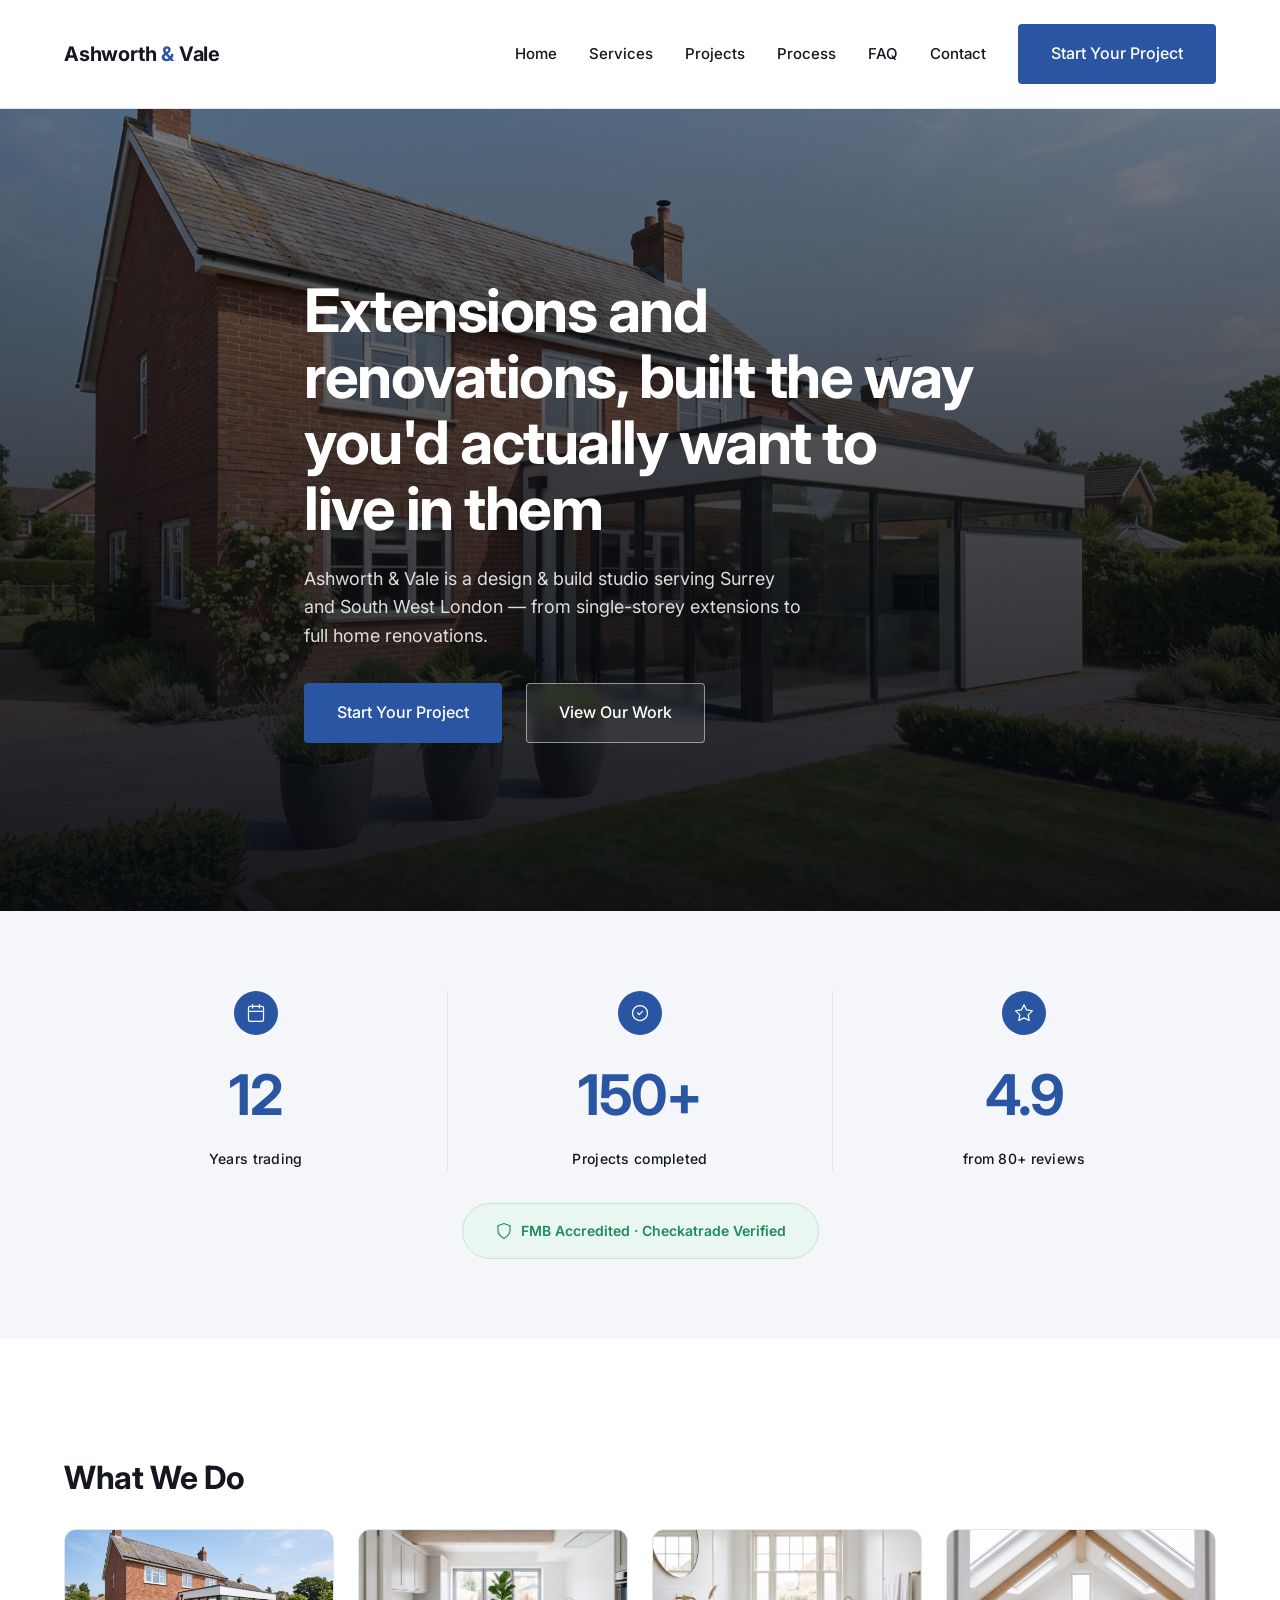
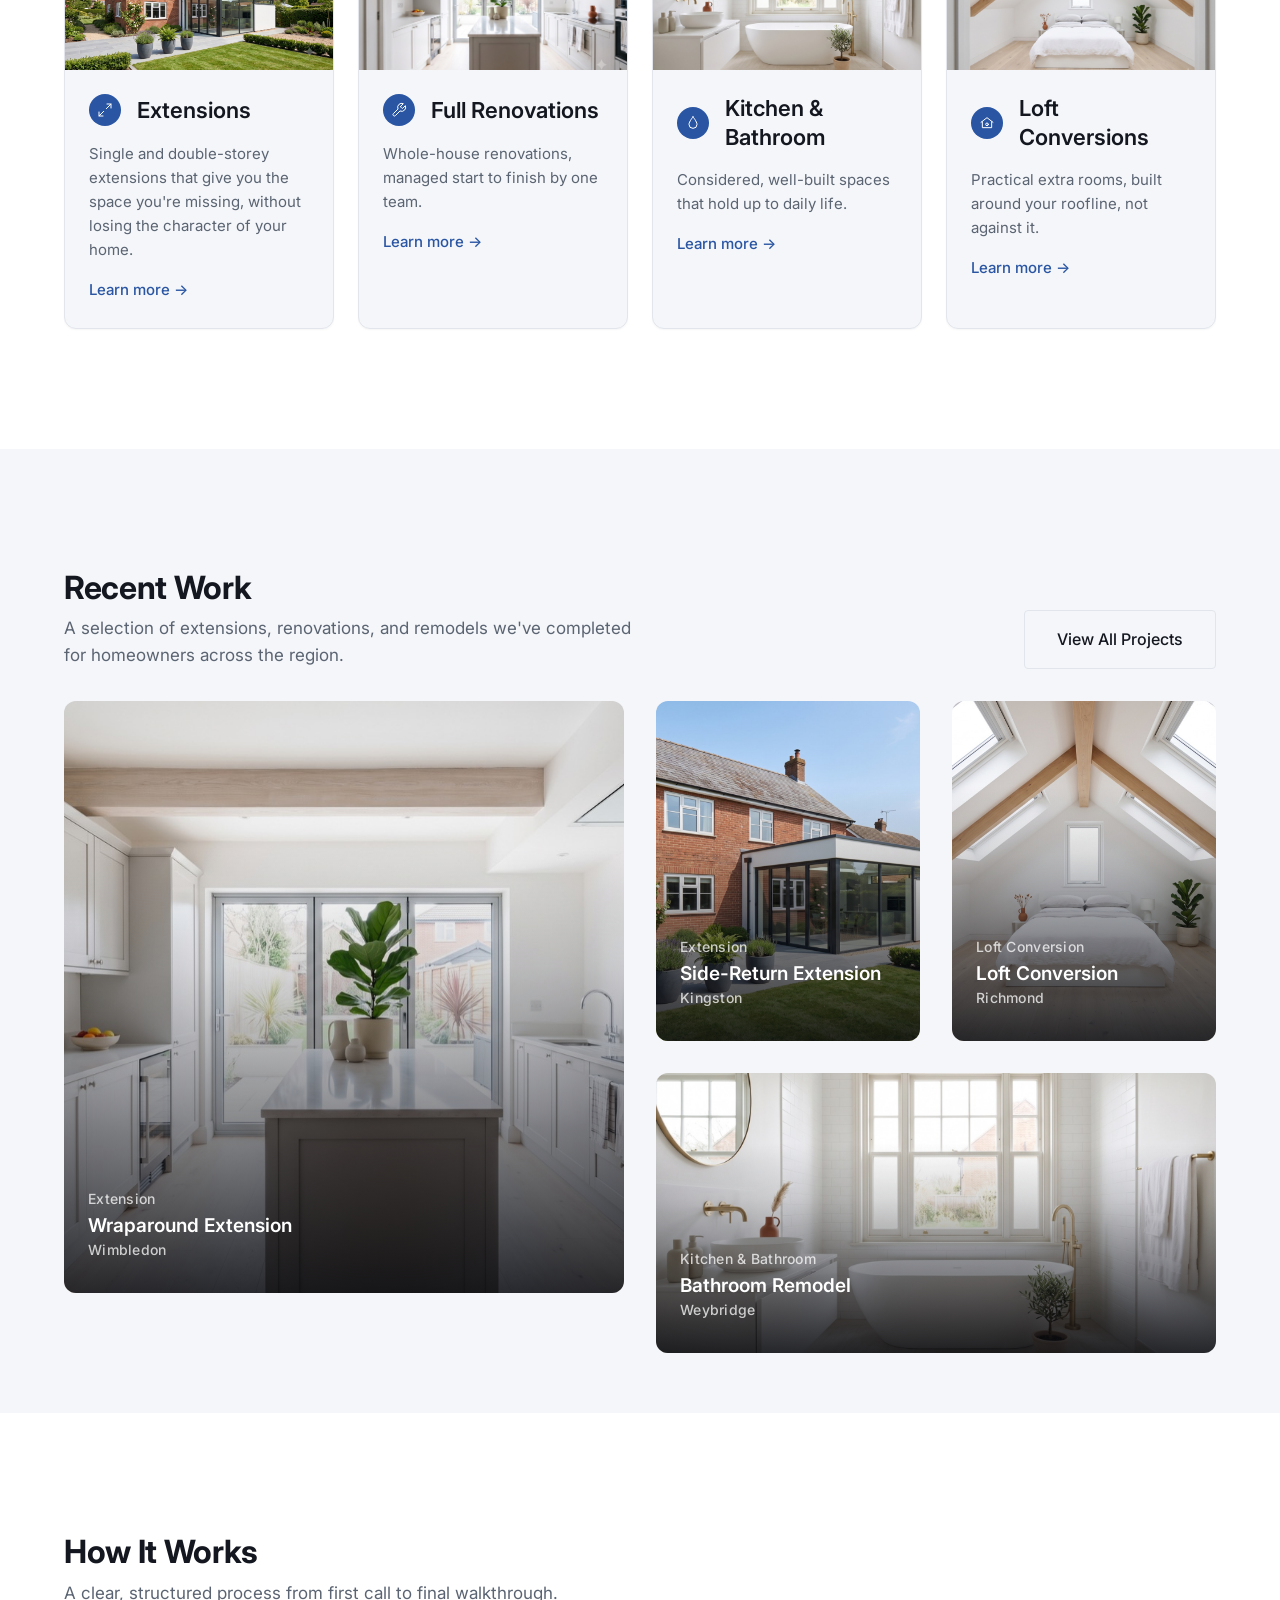
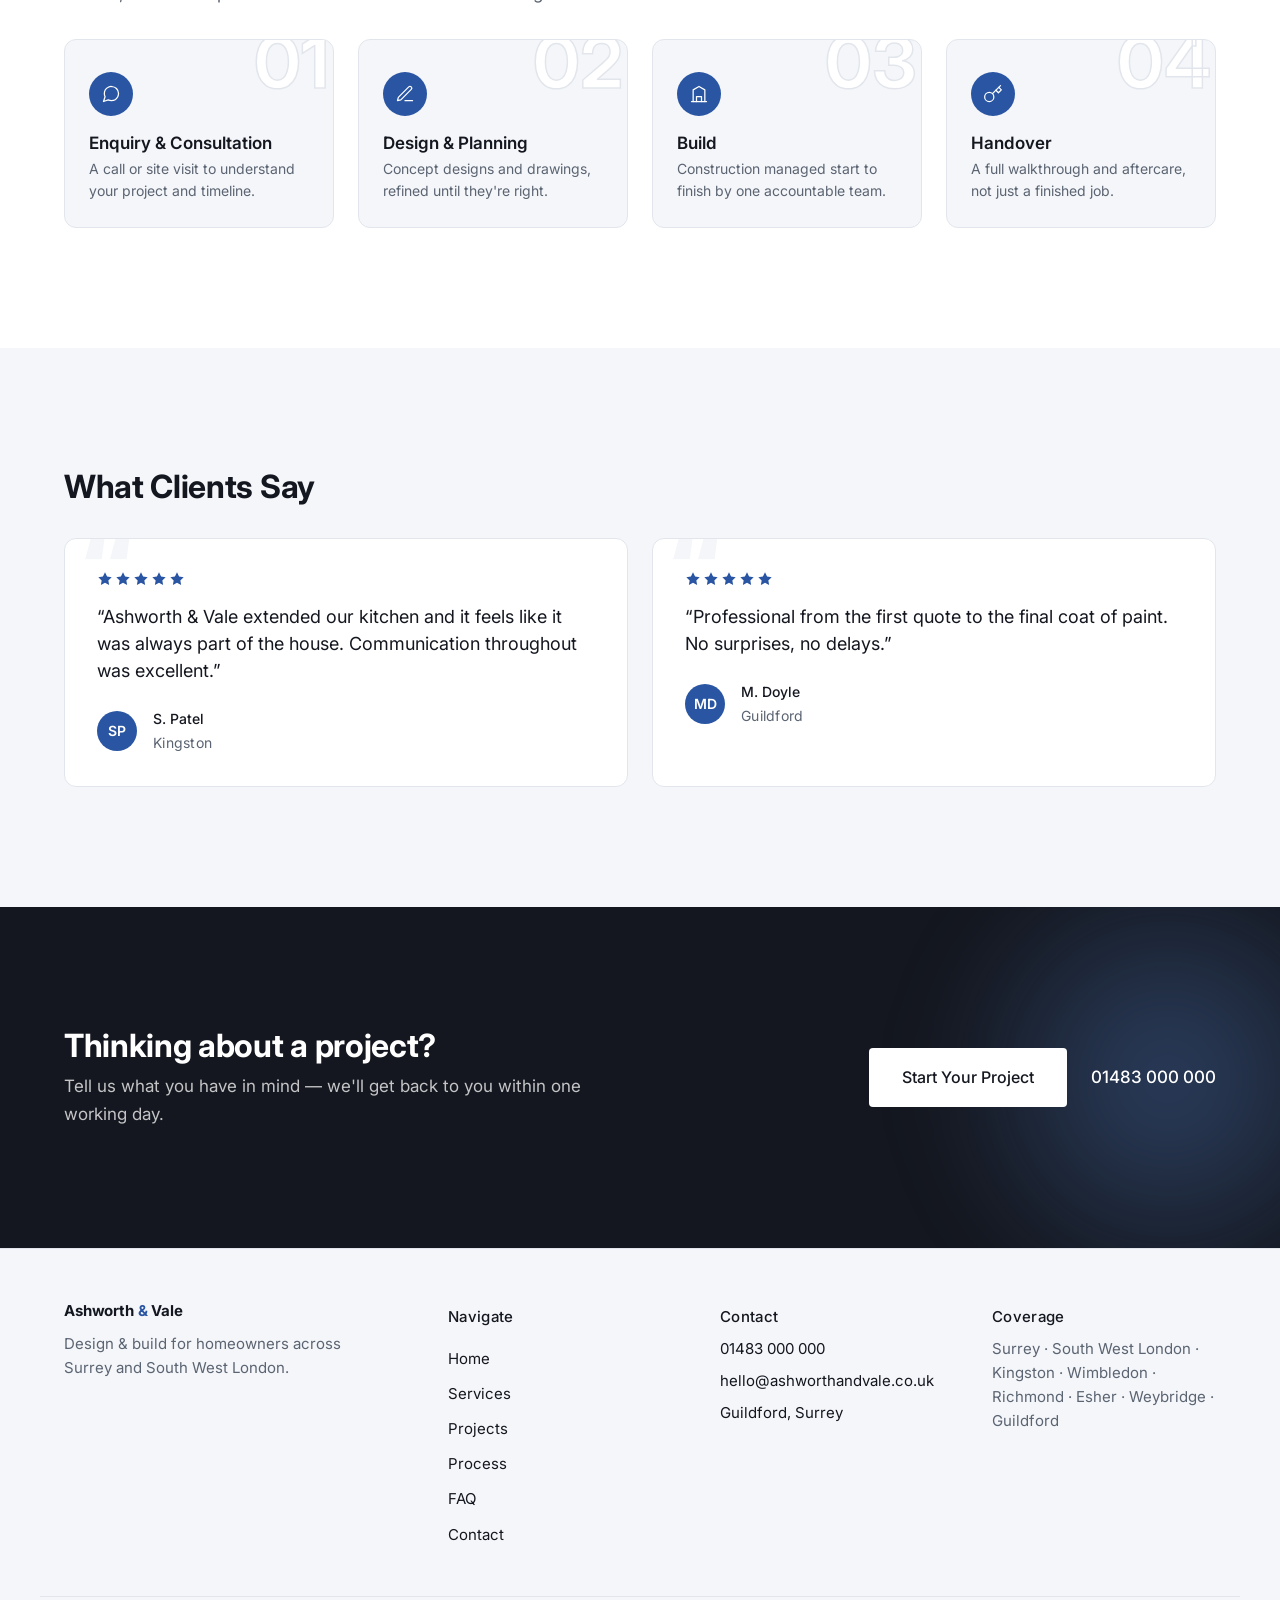
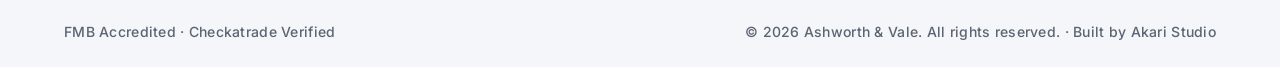
==== commit 437d9368: "Stage 3: Services Page Full page build: image intro banner (Hero language, scaled down), sticky scro" ====
--- a/index.html
+++ b/index.html
@@ -102,7 +102,7 @@
                 <h3>Extensions</h3>
               </div>
               <p>Single and double-storey extensions that give you the space you're missing, without losing the character of your home.</p>
-              <a href="services.html" class="service-card__link">Learn more <span class="arrow">&rarr;</span></a>
+              <a href="services.html#extensions" class="service-card__link">Learn more <span class="arrow">&rarr;</span></a>
             </div>
           </div>
           <div class="service-card reveal-delay-1" data-reveal>
@@ -117,7 +117,7 @@
                 <h3>Full Renovations</h3>
               </div>
               <p>Whole-house renovations, managed start to finish by one team.</p>
-              <a href="services.html" class="service-card__link">Learn more <span class="arrow">&rarr;</span></a>
+              <a href="services.html#renovations" class="service-card__link">Learn more <span class="arrow">&rarr;</span></a>
             </div>
           </div>
           <div class="service-card reveal-delay-2" data-reveal>
@@ -132,7 +132,7 @@
                 <h3>Kitchen &amp; Bathroom</h3>
               </div>
               <p>Considered, well-built spaces that hold up to daily life.</p>
-              <a href="services.html" class="service-card__link">Learn more <span class="arrow">&rarr;</span></a>
+              <a href="services.html#kitchen-bathroom" class="service-card__link">Learn more <span class="arrow">&rarr;</span></a>
             </div>
           </div>
           <div class="service-card reveal-delay-3" data-reveal>
@@ -147,7 +147,7 @@
                 <h3>Loft Conversions</h3>
               </div>
               <p>Practical extra rooms, built around your roofline, not against it.</p>
-              <a href="services.html" class="service-card__link">Learn more <span class="arrow">&rarr;</span></a>
+              <a href="services.html#loft-conversions" class="service-card__link">Learn more <span class="arrow">&rarr;</span></a>
             </div>
           </div>
         </div>
@@ -342,7 +342,7 @@
     </div>
     <div class="container site-footer__bottom">
       <p class="caption">FMB Accredited &middot; Checkatrade Verified</p>
-      <p class="caption">&copy; 2026 Ashworth &amp; Vale. All rights reserved.</p>
+      <p class="caption">&copy; 2026 Ashworth &amp; Vale. All rights reserved. &middot; Built by Akari Studio</p>
     </div>
   </footer>
 
--- a/assets/css/styles.css
+++ b/assets/css/styles.css
@@ -57,6 +57,7 @@
 
 html {
   -webkit-text-size-adjust: 100%;
+  scroll-behavior: smooth;
 }
 
 body, h1, h2, h3, h4, p, figure, blockquote {
@@ -1233,6 +1234,393 @@
   color: var(--color-ink-muted);
 }
 
+/* ---------- Page Intro (Services page, and other inner pages) ----------
+   Borrows the Homepage Hero's image + scrim + overlay-text language so
+   inner pages read as part of the same site, but scaled down (32/40vh vs
+   the Hero's 60/85vh) so it doesn't compete with the real Hero for drama.
+   Kept shorter than the Hero specifically so the title has less vertical
+   "runway" to get lost in — a tall band this size needs bigger text to
+   still register, not a Hero-height crop. */
+.page-intro {
+  position: relative;
+  min-height: 32vh;
+  display: flex;
+  align-items: flex-end;
+  overflow: hidden;
+  color: #FFFFFF;
+}
+
+@media (min-width: 900px) {
+  .page-intro {
+    min-height: 40vh;
+  }
+}
+
+.page-intro__media {
+  position: absolute;
+  inset: 0;
+  z-index: 0;
+}
+
+.page-intro__media img {
+  width: 100%;
+  height: 100%;
+  object-fit: cover;
+  filter: brightness(0.7);
+}
+
+.page-intro__scrim {
+  position: absolute;
+  inset: 0;
+  z-index: 1;
+  background: linear-gradient(0deg, rgba(8, 10, 15, 0.85) 0%, rgba(8, 10, 15, 0.55) 55%, rgba(8, 10, 15, 0.2) 100%);
+}
+
+.page-intro__content {
+  position: relative;
+  z-index: 2;
+  padding-block: var(--space-4);
+}
+
+@media (min-width: 768px) {
+  .page-intro__content {
+    padding-block: var(--space-6);
+  }
+}
+
+.page-intro__title {
+  font-family: var(--font-heading);
+  font-weight: 700;
+  font-size: 40px;
+  line-height: 1.1;
+  letter-spacing: -0.02em;
+  color: #FFFFFF;
+}
+
+@media (min-width: 768px) {
+  .page-intro__title {
+    font-size: 56px;
+  }
+}
+
+.page-intro__lead {
+  margin-top: var(--space-2);
+  color: rgba(255, 255, 255, 0.9);
+  font-size: 19px;
+  max-width: 56ch;
+}
+
+/* ---------- Service Quick Nav (Services page) ----------
+   Sticks just below the site header once you scroll past the intro, and
+   highlights whichever service block is currently in view (scrollspy via
+   IntersectionObserver in main.js). Solves two things at once: the "jump
+   straight to the service you care about" UX note, and gives the page a
+   sense of progress as you scroll instead of feeling like one flat list. */
+/* Frosted-glass treatment — translucent tint + blur rather than a flat
+   opaque fill, so whatever's scrolling underneath (page content, service
+   images) reads as soft blurred colour through the bar instead of a hard
+   cut. rgba version of --color-bg-alt (#F4F6F9) since custom properties
+   can't have alpha spliced in directly. */
+.service-quicknav {
+  position: sticky;
+  top: 113px;
+  z-index: 25;
+  background: rgba(244, 246, 249, 0.72);
+  backdrop-filter: blur(12px) saturate(160%);
+  -webkit-backdrop-filter: blur(12px) saturate(160%);
+  border-bottom: 1px solid var(--color-border);
+}
+
+.service-quicknav__inner {
+  display: flex;
+  gap: var(--space-2);
+  padding-block: var(--space-2);
+  overflow-x: auto;
+  scrollbar-width: none;
+}
+
+.service-quicknav__inner::-webkit-scrollbar {
+  display: none;
+}
+
+.service-quicknav__link {
+  flex-shrink: 0;
+  padding: 8px 16px;
+  border-radius: 999px;
+  color: var(--color-ink-muted);
+  text-decoration: none;
+  font-size: 14px;
+  font-weight: 500;
+  white-space: nowrap;
+  transition: background-color var(--duration-fast) var(--ease-standard),
+              color var(--duration-fast) var(--ease-standard);
+}
+
+.service-quicknav__link:hover {
+  color: var(--color-ink);
+}
+
+.service-quicknav__link.is-active {
+  background: var(--color-bg);
+  color: var(--color-accent);
+  font-weight: 600;
+}
+
+/* ---------- Service Detail blocks (Services page) ----------
+   Richer than the Homepage's teaser service-card grid — one full block per
+   service with image, description, typical scope, budget, and its own CTA.
+   Alternates image side per block (.service-detail--reverse) for rhythm
+   across 4 in a row. scroll-margin-top accounts for both sticky bars now
+   stacked at the top (site header + quick nav) so neither covers the
+   block when jumped to directly via an anchor link. */
+.service-detail {
+  padding-block: var(--space-6);
+  scroll-margin-top: 188px;
+}
+
+@media (min-width: 768px) {
+  .service-detail {
+    padding-block: 64px;
+  }
+}
+
+.service-detail__inner {
+  display: flex;
+  flex-direction: column;
+  gap: var(--space-4);
+  align-items: center;
+}
+
+@media (min-width: 900px) {
+  .service-detail__inner {
+    flex-direction: row;
+    gap: var(--space-6);
+  }
+
+  .service-detail--reverse .service-detail__inner {
+    flex-direction: row-reverse;
+  }
+
+  /* flex-grow only applies once we're in a row: on mobile (column), giving
+     both children flex:1 1 0 forces a circular height calculation — each
+     tries to share the column's content-driven height before that height
+     is known, and the image collapses to 0. Full-width block layout on
+     mobile; a photography-led 56/44 split (image favoured) once there's
+     a row to split, rather than an even 50/50. */
+  .service-detail__media {
+    flex: 0 0 56%;
+  }
+
+  .service-detail__body {
+    flex: 1 1 0;
+  }
+}
+
+.service-detail__media {
+  width: 100%;
+  border-radius: 12px;
+  overflow: hidden;
+}
+
+/* Edge-to-edge on mobile — breaks out of .container's side padding to run
+   full viewport width, no rounded corners (touching the screen edge, a
+   radius would look off). Only below the row-layout breakpoint; once the
+   image sits alongside text in a two-column row it needs to stay contained
+   like the rest of the block. */
+@media (max-width: 899.98px) {
+  .service-detail__media {
+    width: 100vw;
+    margin-inline: calc(50% - 50vw);
+    border-radius: 0;
+  }
+}
+
+.service-detail__media img {
+  width: 100%;
+  /* Taller than the Homepage's 4:3 project cards — this is the main visual
+     moment per service block, not a supporting thumbnail, so it earns more
+     presence. */
+  aspect-ratio: 5 / 4;
+  object-fit: cover;
+  display: block;
+}
+
+/* Scoped to [data-reveal] blocks only (Renovations, Kitchen & Bathroom, Loft
+   — never the first/Extensions block, which is above the fold and stays at
+   rest per the sitewide no-animate-on-load rule). Image starts slightly
+   zoomed and settles to 1 as the block scrolls into view (.is-visible added
+   by the shared reveal observer) — a restrained Ken-Burns-style "arrival"
+   rather than a static image just appearing. */
+.service-detail__media[data-reveal] img {
+  transform: scale(1.08);
+  transition: transform var(--duration-slow) var(--ease-standard);
+}
+
+.service-detail__media[data-reveal].is-visible img {
+  transform: scale(1);
+}
+
+.service-detail__body {
+  width: 100%;
+}
+
+.service-detail__header {
+  display: flex;
+  align-items: center;
+  gap: var(--space-2);
+}
+
+.service-detail__header h2 {
+  margin: 0;
+}
+
+.service-detail__body > p {
+  margin-top: var(--space-3);
+  color: var(--color-ink-muted);
+}
+
+.service-detail__meta {
+  display: flex;
+  flex-direction: column;
+  gap: var(--space-3);
+  margin-top: var(--space-3);
+  padding-top: var(--space-3);
+  border-top: 1px solid var(--color-border);
+}
+
+.service-detail__meta-item .label {
+  display: block;
+  margin-bottom: 2px;
+}
+
+.service-detail__meta-item p {
+  margin-top: 0;
+  color: var(--color-ink);
+}
+
+.service-detail__budget-value {
+  font-family: var(--font-heading);
+  font-weight: 700;
+  font-size: 20px;
+  color: var(--color-accent);
+}
+
+.service-detail__link {
+  display: inline-flex;
+  align-items: center;
+  gap: 4px;
+  margin-top: var(--space-4);
+  color: var(--color-accent);
+  text-decoration: none;
+  font-weight: 500;
+}
+
+.service-detail__link .arrow {
+  display: inline-block;
+  transition: transform var(--duration-fast) var(--ease-standard);
+}
+
+.service-detail__link:hover .arrow {
+  transform: translateX(3px);
+}
+
+/* ---------- FAQ (condensed — Services page) ----------
+   A lightweight accordion — collapsed by default, one open at a time
+   (toggle logic in main.js). Same interaction pattern the dedicated
+   Stage 7 FAQ page will use at full scale, built here first for these two
+   cost/timeline questions. Divider between items rather than boxed cards,
+   consistent with the Trust Bar's divider treatment. Collapse itself uses
+   the grid-template-rows: 0fr → 1fr trick rather than JS height
+   measurement or max-height guessing — animates smoothly to exactly the
+   content's real height with pure CSS. */
+.faq-condensed__list {
+  margin-top: var(--space-4);
+  max-width: 72ch;
+}
+
+.faq-condensed__item {
+  border-bottom: 1px solid var(--color-border);
+}
+
+.faq-condensed__item:last-child {
+  border-bottom: none;
+}
+
+.faq-condensed__item h3 {
+  font-size: 18px;
+  margin: 0;
+}
+
+.faq-condensed__question {
+  display: flex;
+  align-items: center;
+  justify-content: space-between;
+  gap: var(--space-3);
+  width: 100%;
+  padding-block: var(--space-3);
+  background: none;
+  border: none;
+  font: inherit;
+  font-weight: 600;
+  color: var(--color-ink);
+  text-align: left;
+  cursor: pointer;
+}
+
+.faq-condensed__icon {
+  position: relative;
+  flex-shrink: 0;
+  width: 18px;
+  height: 18px;
+}
+
+.faq-condensed__icon::before,
+.faq-condensed__icon::after {
+  content: '';
+  position: absolute;
+  top: 50%;
+  left: 50%;
+  background: var(--color-accent);
+  transform: translate(-50%, -50%);
+  transition: transform var(--duration-base) var(--ease-standard);
+}
+
+.faq-condensed__icon::before {
+  width: 100%;
+  height: 2px;
+}
+
+.faq-condensed__icon::after {
+  width: 2px;
+  height: 100%;
+}
+
+/* Plus becomes minus on open — vertical bar rotates flat onto the
+   horizontal one, rather than disappearing, so the icon still reads as a
+   clear "collapse" affordance rather than just vanishing. */
+.faq-condensed__question[aria-expanded="true"] .faq-condensed__icon::after {
+  transform: translate(-50%, -50%) rotate(90deg);
+}
+
+.faq-condensed__answer-wrap {
+  display: grid;
+  grid-template-rows: 0fr;
+  transition: grid-template-rows var(--duration-base) var(--ease-standard);
+}
+
+.faq-condensed__item.is-open .faq-condensed__answer-wrap {
+  grid-template-rows: 1fr;
+}
+
+.faq-condensed__answer {
+  overflow: hidden;
+}
+
+.faq-condensed__answer p {
+  padding-bottom: var(--space-3);
+  color: var(--color-ink-muted);
+}
+
 /* ---------- Scroll Reveal ----------
    Apply data-reveal to below-the-fold elements only (never the hero/first
    viewport — content already visible on load shouldn't fade in). main.js
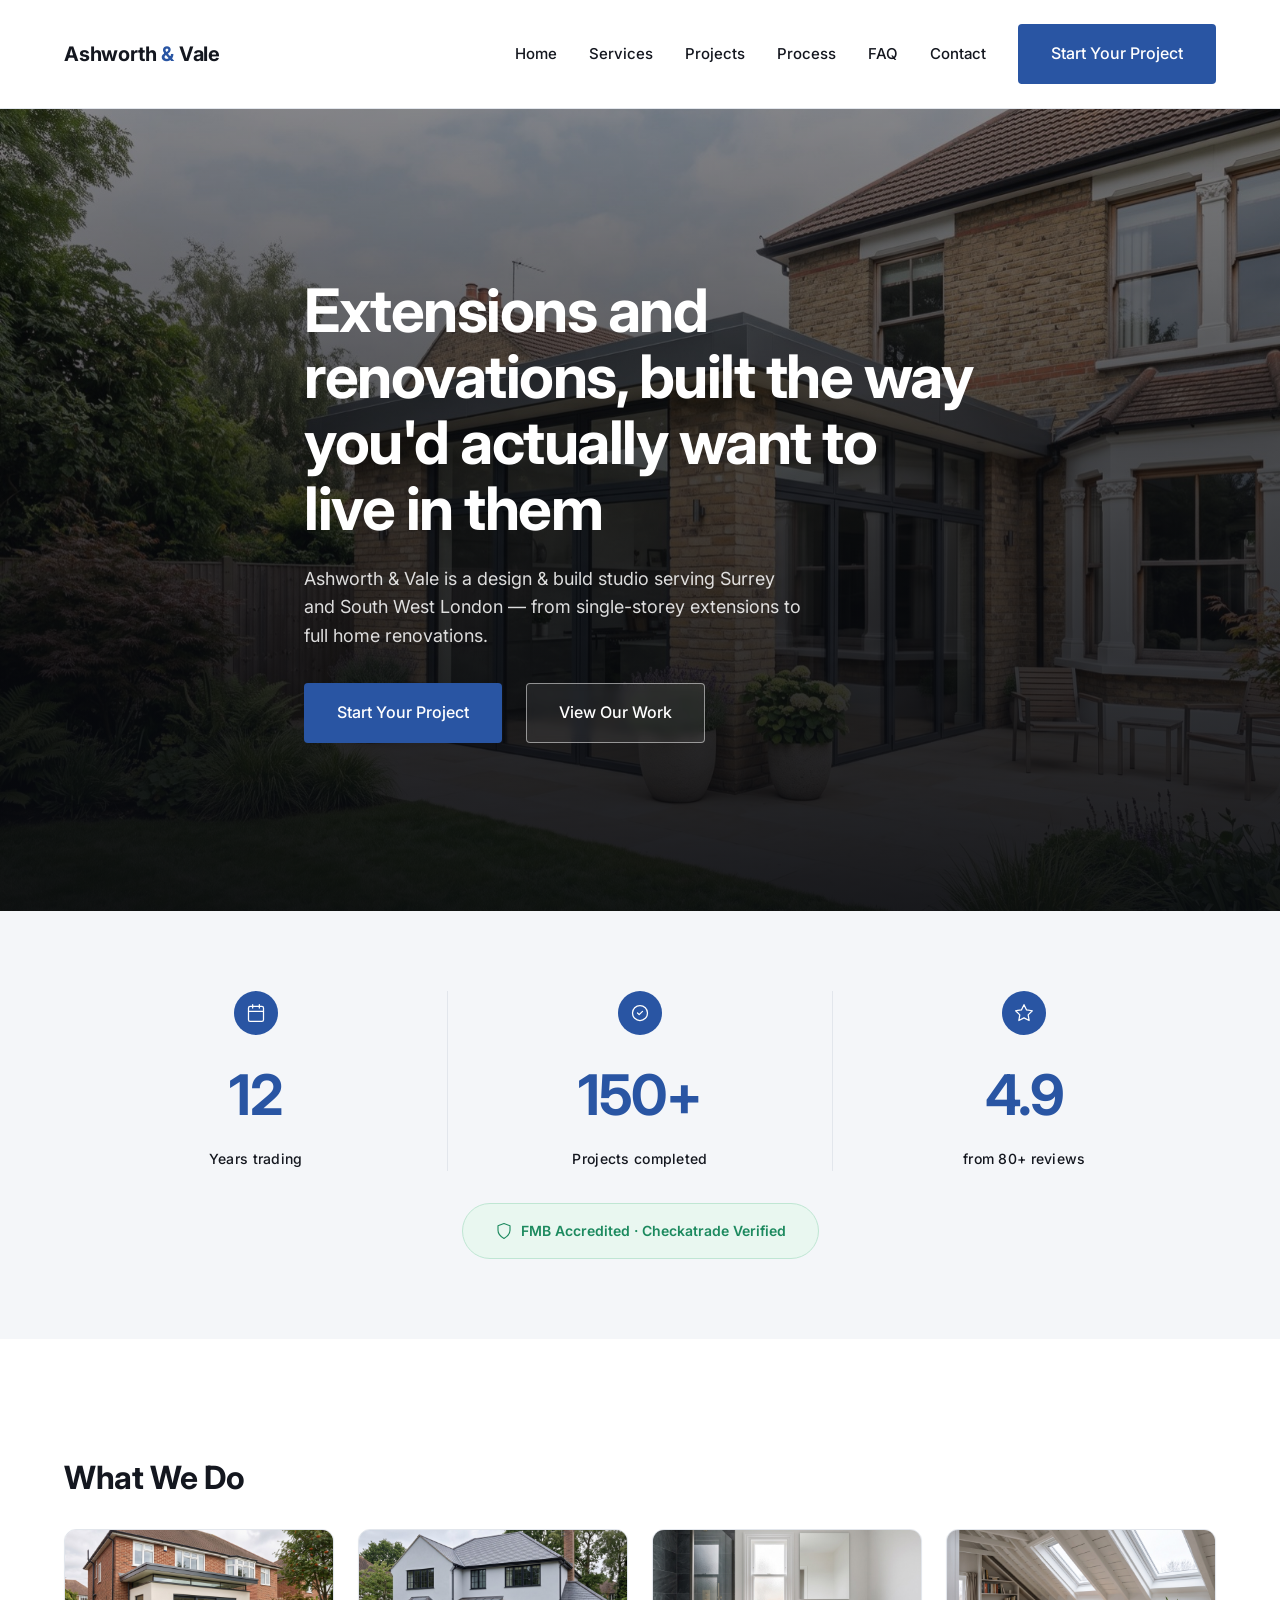
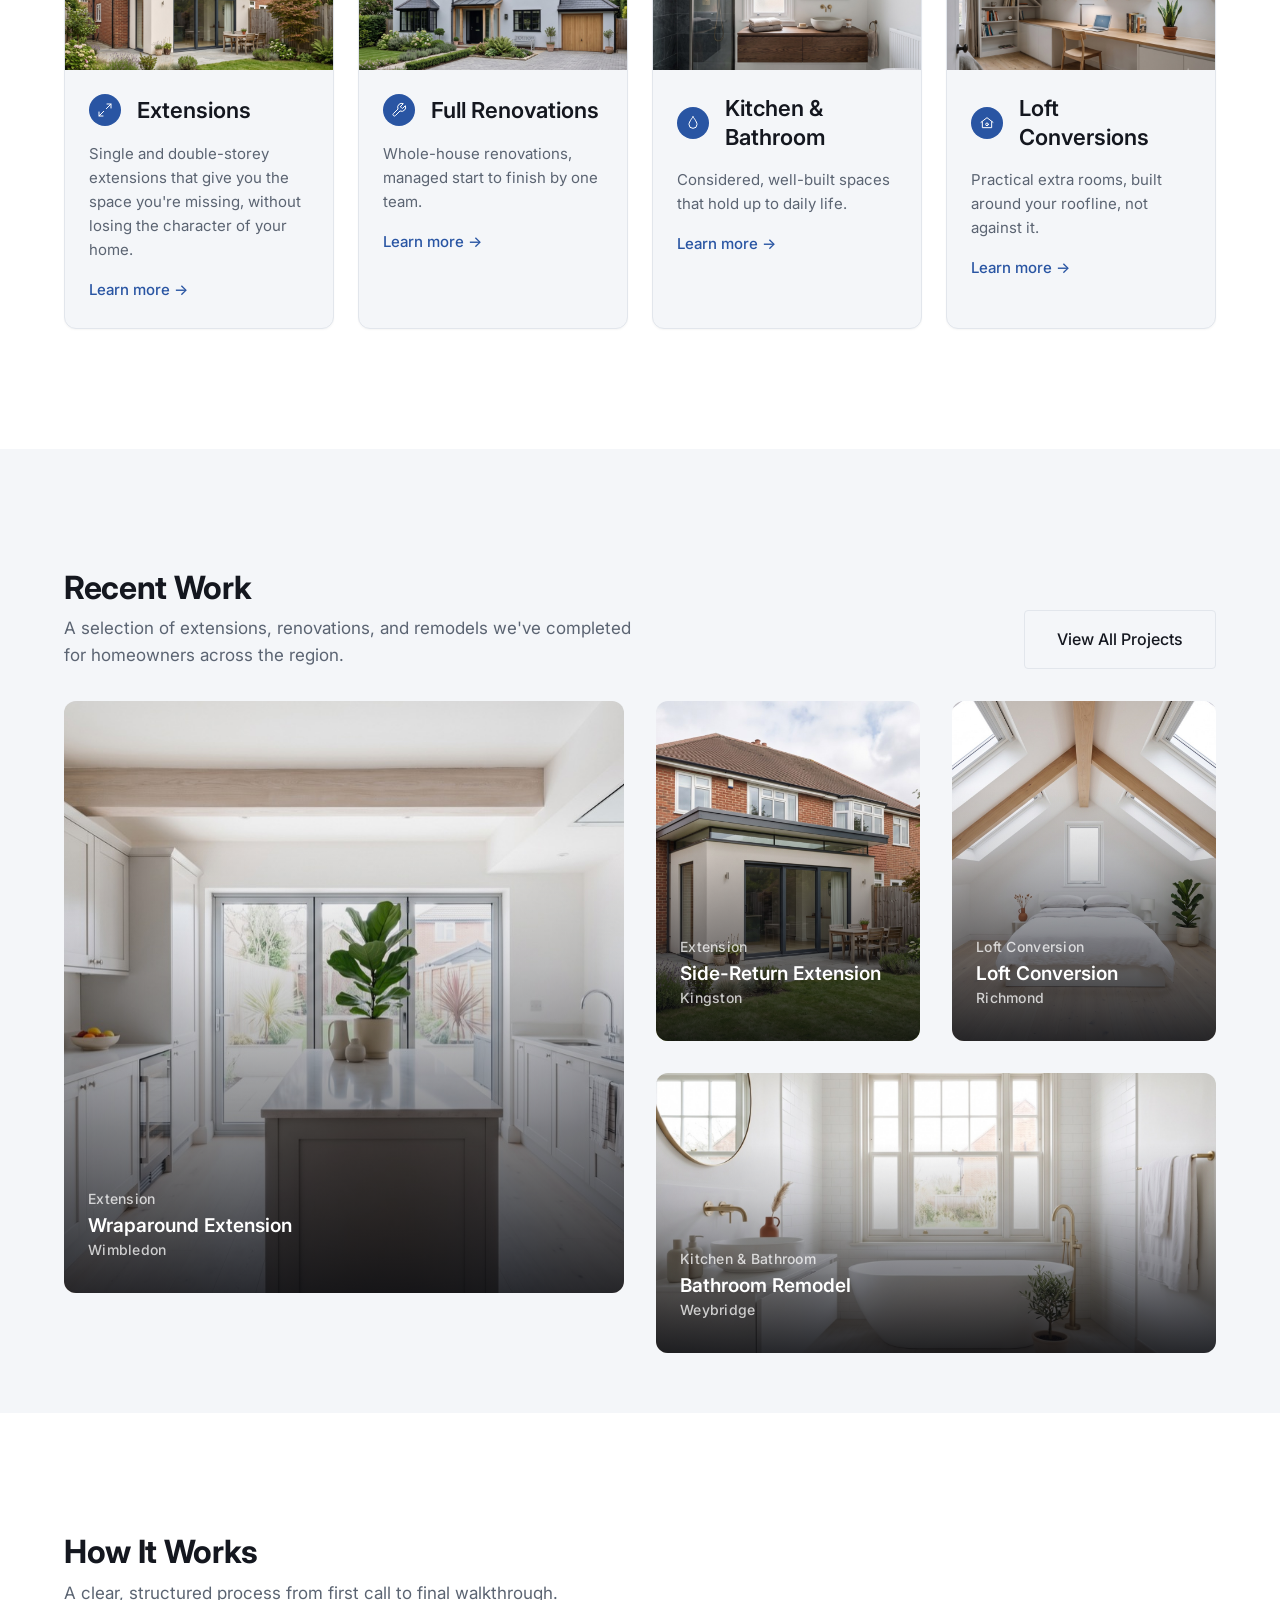
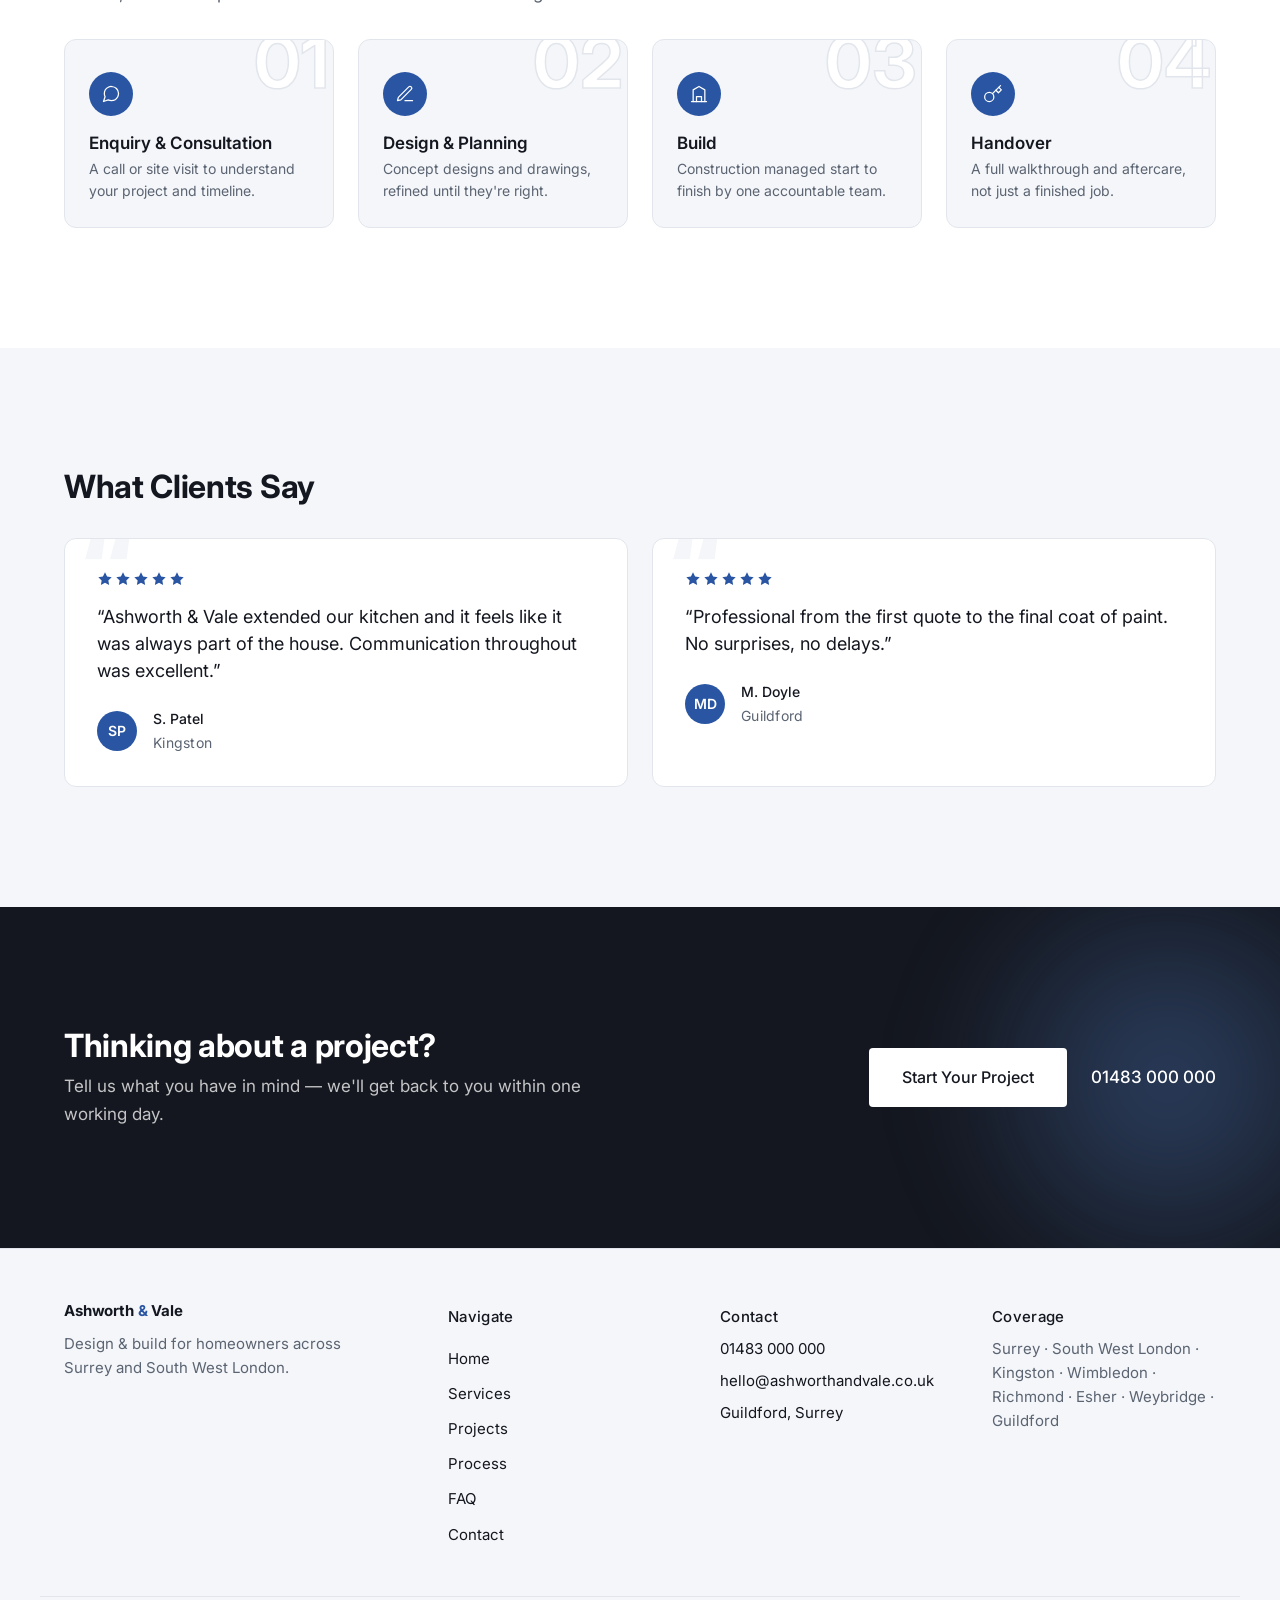
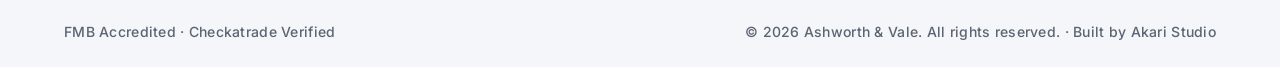
==== commit 76a9ecda: "Stage 4 + 5: Projects and Project Detail pages, plus imagery overhaul Builds the Projects grid (with" ====
--- a/index.html
+++ b/index.html
@@ -39,7 +39,7 @@
     <!-- Hero -->
     <section class="hero">
       <div class="hero__media">
-        <img src="assets/images/hero.jpg" alt="A traditional brick home in Surrey with a modern glass and white-render single-storey extension">
+        <img src="assets/images/homepage-hero.jpg" alt="A characterful Edwardian family home in Surrey with a refined contemporary rear extension" width="2000" height="1116">
       </div>
       <div class="hero__scrim"></div>
       <div class="container hero__content">
@@ -92,7 +92,7 @@
         <div class="services-grid__list">
           <div class="service-card" data-reveal>
             <div class="service-card__image">
-              <img src="assets/images/hero.jpg" alt="">
+              <img src="assets/images/side-return-extension.jpg" alt="" loading="lazy" width="1600" height="1194">
             </div>
             <div class="service-card__body">
               <div class="service-card__header">
@@ -107,7 +107,7 @@
           </div>
           <div class="service-card reveal-delay-1" data-reveal>
             <div class="service-card__image">
-              <img src="assets/images/kitchen-after.jpg" alt="">
+              <img src="assets/images/full-renovation-exterior.jpg" alt="" loading="lazy" width="1600" height="1194">
             </div>
             <div class="service-card__body">
               <div class="service-card__header">
@@ -122,7 +122,7 @@
           </div>
           <div class="service-card reveal-delay-2" data-reveal>
             <div class="service-card__image">
-              <img src="assets/images/bathroom.jpg" alt="">
+              <img src="assets/images/bathroom-remodel-2.jpg" alt="" loading="lazy" width="1600" height="1194">
             </div>
             <div class="service-card__body">
               <div class="service-card__header">
@@ -137,7 +137,7 @@
           </div>
           <div class="service-card reveal-delay-3" data-reveal>
             <div class="service-card__image">
-              <img src="assets/images/loft.jpg" alt="">
+              <img src="assets/images/loft-conversion-office.jpg" alt="" loading="lazy" width="1600" height="1194">
             </div>
             <div class="service-card__body">
               <div class="service-card__header">
@@ -166,7 +166,7 @@
         </div>
         <div class="project-grid--bento">
           <a href="project-detail.html" class="project-card--bento" data-reveal>
-            <img src="assets/images/kitchen-after.jpg" alt="Bright renovated kitchen-diner extension with island, Wimbledon">
+            <img src="assets/images/kitchen-after.jpg" alt="Bright renovated kitchen-diner extension with island, Wimbledon" loading="lazy" width="1200" height="805">
             <div class="project-card--bento__body">
               <p class="label caption">Extension</p>
               <h3>Wraparound Extension</h3>
@@ -175,7 +175,7 @@
             </div>
           </a>
           <a href="projects.html" class="project-card--bento reveal-delay-1" data-reveal>
-            <img src="assets/images/hero.jpg" alt="Modern extension exterior with full-width glazing, Kingston">
+            <img src="assets/images/side-return-extension.jpg" alt="Single-storey side-return extension with dark aluminium glazing, Kingston" loading="lazy" width="1600" height="1194">
             <div class="project-card--bento__body">
               <p class="label caption">Extension</p>
               <h3>Side-Return Extension</h3>
@@ -184,7 +184,7 @@
             </div>
           </a>
           <a href="projects.html" class="project-card--bento reveal-delay-2" data-reveal>
-            <img src="assets/images/loft.jpg" alt="Bright loft conversion bedroom with skylights and exposed beam, Richmond">
+            <img src="assets/images/loft.jpg" alt="Bright loft conversion bedroom with skylights and exposed beam, Richmond" loading="lazy" width="1600" height="1194">
             <div class="project-card--bento__body">
               <p class="label caption">Loft Conversion</p>
               <h3>Loft Conversion</h3>
@@ -193,7 +193,7 @@
             </div>
           </a>
           <a href="projects.html" class="project-card--bento reveal-delay-3" data-reveal>
-            <img src="assets/images/bathroom.jpg" alt="Renovated bathroom with freestanding bath and brass fixtures, Weybridge">
+            <img src="assets/images/bathroom.jpg" alt="Renovated bathroom with freestanding bath and brass fixtures, Weybridge" loading="lazy" width="1600" height="1194">
             <div class="project-card--bento__body">
               <p class="label caption">Kitchen &amp; Bathroom</p>
               <h3>Bathroom Remodel</h3>
--- a/assets/css/styles.css
+++ b/assets/css/styles.css
@@ -866,6 +866,15 @@
               transform var(--duration-base) var(--ease-standard);
 }
 
+/* The [hidden] attribute (used by the Projects page filter) would
+   otherwise lose to the `display: block` above — an author rule always
+   beats the browser's default [hidden] behaviour regardless of
+   specificity, since UA styles sit below any author style in the
+   cascade. This restores it. */
+.project-card[hidden] {
+  display: none;
+}
+
 .project-card:hover {
   box-shadow: 0 12px 20px -12px rgba(20, 23, 31, 0.18);
   transform: translateY(-3px);
@@ -910,6 +919,79 @@
 .project-card__body .caption {
   color: var(--color-ink-muted);
   font-weight: 400;
+}
+
+/* Non-linked cards (Projects page listing) — only one demo project has a
+   full detail page; the other 5 are proof-of-range cards with nowhere to
+   go yet. Rendered as plain <div>s rather than <a>s, so this strips the
+   hover lift/zoom/cursor that would otherwise (misleadingly) suggest
+   they're clickable. */
+.project-card--static {
+  cursor: default;
+}
+
+.project-card--static:hover {
+  box-shadow: 0 1px 2px rgba(20, 23, 31, 0.04);
+  transform: none;
+}
+
+.project-card--static:hover img {
+  transform: none;
+}
+
+.project-card--static:hover .project-card__body h3 {
+  color: var(--color-ink);
+}
+
+/* ---------- Project Filters (Projects page) ----------
+   Same pill language as the Services page's quick nav, for a consistent
+   "this is how Ashworth & Vale does filter/nav chips" feel across pages —
+   not sticky here though, this is a one-off filter row, not a scrollspy. */
+.project-filters {
+  padding-block: var(--space-4);
+}
+
+.project-filters__list {
+  display: flex;
+  flex-wrap: wrap;
+  gap: var(--space-2);
+}
+
+.project-filters__btn {
+  padding: 8px 16px;
+  border-radius: 999px;
+  border: 1px solid var(--color-border);
+  background: var(--color-bg);
+  color: var(--color-ink-muted);
+  font: inherit;
+  font-size: 14px;
+  font-weight: 500;
+  cursor: pointer;
+  transition: background-color var(--duration-fast) var(--ease-standard),
+              border-color var(--duration-fast) var(--ease-standard),
+              color var(--duration-fast) var(--ease-standard);
+}
+
+.project-filters__btn:hover {
+  border-color: var(--color-ink);
+  color: var(--color-ink);
+}
+
+.project-filters__btn.is-active {
+  background: var(--color-accent);
+  border-color: var(--color-accent);
+  color: #FFFFFF;
+}
+
+/* ---------- Project Listing (Projects page) ---------- */
+.project-listing {
+  padding-top: 0;
+}
+
+.project-listing__empty {
+  padding-block: var(--space-4);
+  color: var(--color-ink-muted);
+  text-align: center;
 }
 
 /* ---------- Project Grid — Bento variant (Homepage Featured Projects) ----------
@@ -1621,6 +1703,448 @@
   color: var(--color-ink-muted);
 }
 
+/* ---------- Project Header (Project Detail page) ----------
+   Same image + scrim + overlay-text language as the Services page's
+   Page Intro, shorter still (35/42vh) since this header only needs to
+   carry a breadcrumb, type, title and location — no lead paragraph. */
+.project-header {
+  position: relative;
+  min-height: 35vh;
+  display: flex;
+  align-items: flex-end;
+  overflow: hidden;
+  color: #FFFFFF;
+}
+
+@media (min-width: 900px) {
+  .project-header {
+    min-height: 42vh;
+  }
+}
+
+.project-header__media {
+  position: absolute;
+  inset: 0;
+  z-index: 0;
+}
+
+.project-header__media img {
+  width: 100%;
+  height: 100%;
+  object-fit: cover;
+  filter: brightness(0.7);
+}
+
+.project-header__scrim {
+  position: absolute;
+  inset: 0;
+  z-index: 1;
+  background: linear-gradient(0deg, rgba(8, 10, 15, 0.85) 0%, rgba(8, 10, 15, 0.55) 55%, rgba(8, 10, 15, 0.2) 100%);
+}
+
+.project-header__content {
+  position: relative;
+  z-index: 2;
+  padding-block: var(--space-4);
+}
+
+@media (min-width: 768px) {
+  .project-header__content {
+    padding-block: var(--space-6);
+  }
+}
+
+.project-header__breadcrumb {
+  margin-bottom: var(--space-3);
+}
+
+/* A frosted pill rather than plain text — the same visual language as the
+   Before/After labels — so it reads as a clear, tappable control against
+   the photo instead of blending into the scrim. */
+.project-header__breadcrumb-link {
+  display: inline-flex;
+  align-items: center;
+  gap: 6px;
+  padding: 8px 16px 8px 12px;
+  border-radius: 999px;
+  background: rgba(8, 10, 15, 0.45);
+  backdrop-filter: blur(6px);
+  -webkit-backdrop-filter: blur(6px);
+  color: #FFFFFF;
+  text-decoration: none;
+  font-size: 15px;
+  font-weight: 600;
+  transition: background-color var(--duration-fast) var(--ease-standard);
+}
+
+.project-header__breadcrumb-link svg {
+  width: 16px;
+  height: 16px;
+  flex-shrink: 0;
+}
+
+.project-header__breadcrumb-link:hover {
+  background: rgba(8, 10, 15, 0.65);
+}
+
+.project-header__type {
+  color: rgba(255, 255, 255, 0.75);
+}
+
+/* Same banner-title scale as .page-intro__title (Services/Projects intro)
+   — kept in sync deliberately, not the Homepage Hero's larger H1 scale,
+   which tested as too big for a shorter, non-hero band. */
+.project-header__title {
+  margin-top: var(--space-1);
+  font-family: var(--font-heading);
+  font-weight: 700;
+  font-size: 40px;
+  line-height: 1.1;
+  letter-spacing: -0.02em;
+  color: #FFFFFF;
+}
+
+@media (min-width: 768px) {
+  .project-header__title {
+    font-size: 56px;
+  }
+}
+
+.project-header__location {
+  margin-top: var(--space-1);
+  color: rgba(255, 255, 255, 0.85);
+}
+
+/* ---------- Project Stats (Project Detail page) ----------
+   Same divider-over-box treatment as the Trust Bar and Service Detail
+   meta rows — small repeated label+value pairs, not boxed cards. */
+.project-stats {
+  padding-block: var(--space-4);
+  border-bottom: 1px solid var(--color-border);
+}
+
+.project-stats__list {
+  display: flex;
+  flex-direction: column;
+}
+
+@media (min-width: 640px) {
+  .project-stats__list {
+    flex-direction: row;
+  }
+}
+
+.project-stats__item {
+  display: flex;
+  align-items: center;
+  gap: var(--space-2);
+  flex: 1;
+  padding-block: var(--space-2);
+  border-bottom: 1px solid var(--color-border);
+}
+
+.project-stats__item:last-child {
+  border-bottom: none;
+}
+
+@media (min-width: 640px) {
+  .project-stats__item {
+    padding-block: 0;
+    padding-inline: var(--space-3);
+    border-bottom: none;
+    border-left: 1px solid var(--color-border);
+  }
+
+  .project-stats__item:first-child {
+    border-left: none;
+    padding-left: 0;
+  }
+}
+
+.project-stats__item .label {
+  display: block;
+  margin-bottom: 2px;
+}
+
+.project-stats__item p {
+  margin: 0;
+  font-weight: 600;
+}
+
+/* ---------- Project Gallery Carousel (Project Detail page) ----------
+   Horizontal scroll-snap track — native swipe/drag on touch and trackpad
+   for free, no JS needed for the actual sliding. Prev/next buttons and
+   dots are a progressive-enhancement layer on top (main.js), and hide
+   themselves entirely when there's only one photo, since there's nothing
+   to navigate to. One slide = 100% of the track width, so it works
+   whether there's 1 photo or 10 without layout changes either way. */
+.project-gallery h2 {
+  margin-bottom: var(--space-3);
+}
+
+.gallery-carousel {
+  position: relative;
+}
+
+.gallery-carousel__track {
+  display: flex;
+  overflow-x: auto;
+  scroll-snap-type: x mandatory;
+  scrollbar-width: none;
+  border-radius: 12px;
+}
+
+.gallery-carousel__track::-webkit-scrollbar {
+  display: none;
+}
+
+.gallery-carousel__slide {
+  flex: 0 0 100%;
+  scroll-snap-align: center;
+  margin: 0;
+}
+
+.gallery-carousel__slide img {
+  width: 100%;
+  aspect-ratio: 16 / 10;
+  object-fit: cover;
+  display: block;
+  border-radius: 12px;
+}
+
+.gallery-carousel__slide figcaption {
+  margin-top: var(--space-2);
+  color: var(--color-ink-muted);
+  font-size: 14px;
+  text-align: center;
+}
+
+.gallery-carousel__nav {
+  position: absolute;
+  top: calc(50% - 20px - 14px);
+  z-index: 2;
+  display: flex;
+  align-items: center;
+  justify-content: center;
+  width: 40px;
+  height: 40px;
+  border-radius: 50%;
+  border: none;
+  background: #FFFFFF;
+  color: var(--color-accent);
+  box-shadow: 0 4px 12px rgba(8, 10, 15, 0.2);
+  cursor: pointer;
+  transition: transform var(--duration-fast) var(--ease-standard),
+              opacity var(--duration-fast) var(--ease-standard);
+}
+
+.gallery-carousel__nav:hover {
+  transform: scale(1.06);
+}
+
+.gallery-carousel__nav:disabled,
+.gallery-carousel__nav[hidden] {
+  display: none;
+}
+
+.gallery-carousel__nav svg {
+  width: 20px;
+  height: 20px;
+}
+
+.gallery-carousel__nav--prev {
+  left: var(--space-2);
+}
+
+.gallery-carousel__nav--next {
+  right: var(--space-2);
+}
+
+.gallery-carousel__dots {
+  display: flex;
+  justify-content: center;
+  gap: 8px;
+  margin-top: var(--space-3);
+}
+
+.gallery-carousel__dots[hidden] {
+  display: none;
+}
+
+.gallery-carousel__dot {
+  width: 8px;
+  height: 8px;
+  padding: 0;
+  border-radius: 50%;
+  border: none;
+  background: var(--color-border);
+  cursor: pointer;
+  transition: background-color var(--duration-fast) var(--ease-standard),
+              transform var(--duration-fast) var(--ease-standard);
+}
+
+.gallery-carousel__dot.is-active {
+  background: var(--color-accent);
+  transform: scale(1.2);
+}
+
+/* ---------- Before / After Slider (Project Detail page) ----------
+   "One of the strongest conversion tools for this niche" per the
+   Component Library — drag to reveal, works with mouse, touch, and
+   keyboard. Both images sit stacked at full frame size; the "before"
+   image is clipped with clip-path rather than resizing a wrapper, which
+   keeps both images the same scale as the handle moves (see main.js).
+   No transition on the clip/handle position during an active drag — it
+   needs to track the pointer 1:1, a lag would feel unresponsive — but a
+   brief transition is added for the keyboard-nudge and intro-hint cases,
+   where a bit of ease reads as polish rather than latency. */
+.before-after {
+  margin-top: var(--space-4);
+}
+
+.before-after__frame {
+  position: relative;
+  overflow: hidden;
+  border-radius: 12px;
+  aspect-ratio: 4 / 3;
+  cursor: ew-resize;
+  touch-action: none;
+}
+
+@media (min-width: 768px) {
+  .before-after__frame {
+    aspect-ratio: 16 / 9;
+  }
+}
+
+.before-after__img {
+  position: absolute;
+  inset: 0;
+  width: 100%;
+  height: 100%;
+  object-fit: cover;
+  display: block;
+  user-select: none;
+  -webkit-user-drag: none;
+}
+
+.before-after__img--before {
+  clip-path: inset(0 50% 0 0);
+}
+
+.before-after__label {
+  position: absolute;
+  top: var(--space-2);
+  z-index: 2;
+  padding: 4px 12px;
+  border-radius: 999px;
+  background: rgba(8, 10, 15, 0.55);
+  backdrop-filter: blur(6px);
+  -webkit-backdrop-filter: blur(6px);
+  color: #FFFFFF;
+  font-size: 13px;
+  font-weight: 500;
+}
+
+.before-after__label--before {
+  left: var(--space-2);
+}
+
+.before-after__label--after {
+  right: var(--space-2);
+}
+
+.before-after__handle {
+  position: absolute;
+  top: 0;
+  bottom: 0;
+  left: 50%;
+  z-index: 3;
+  width: 44px;
+  margin-left: -22px;
+  display: flex;
+  align-items: center;
+  justify-content: center;
+  touch-action: none;
+}
+
+.before-after__handle::before {
+  content: '';
+  position: absolute;
+  top: 0;
+  bottom: 0;
+  left: 50%;
+  width: 2px;
+  margin-left: -1px;
+  background: #FFFFFF;
+  box-shadow: 0 0 0 1px rgba(8, 10, 15, 0.15);
+}
+
+.before-after__grip {
+  position: relative;
+  display: flex;
+  align-items: center;
+  justify-content: center;
+  width: 40px;
+  height: 40px;
+  border-radius: 50%;
+  background: #FFFFFF;
+  color: var(--color-accent);
+  box-shadow: 0 4px 12px rgba(8, 10, 15, 0.25);
+}
+
+.before-after__grip svg {
+  width: 18px;
+  height: 18px;
+}
+
+.before-after__handle:focus-visible .before-after__grip {
+  outline: 2px solid var(--color-accent);
+  outline-offset: 2px;
+}
+
+/* Only added while the intro hint or a keyboard nudge is animating —
+   see main.js. Not present during an active pointer drag. */
+.before-after--animating .before-after__handle,
+.before-after--animating .before-after__img--before {
+  transition: left var(--duration-slow) var(--ease-standard),
+              clip-path var(--duration-slow) var(--ease-standard);
+}
+
+.before-after-section__lead {
+  margin-top: var(--space-2);
+  color: var(--color-ink-muted);
+  max-width: 56ch;
+}
+
+.before-after-section__caption {
+  margin-top: var(--space-2);
+  color: var(--color-ink-muted);
+  font-size: 14px;
+  text-align: center;
+}
+
+/* ---------- Project Narrative (Project Detail page) ---------- */
+.project-narrative__inner {
+  max-width: 72ch;
+}
+
+.project-narrative__inner p {
+  color: var(--color-ink-muted);
+}
+
+.project-narrative__inner p + p {
+  margin-top: var(--space-3);
+}
+
+/* ---------- Project Testimonial (Project Detail page) ----------
+   Reuses the Homepage's .testimonial-card component as-is rather than a
+   one-off pattern — a single instance, centred, rather than a grid item. */
+.project-testimonial__card {
+  max-width: 640px;
+  margin-inline: auto;
+}
+
 /* ---------- Scroll Reveal ----------
    Apply data-reveal to below-the-fold elements only (never the hero/first
    viewport — content already visible on load shouldn't fade in). main.js
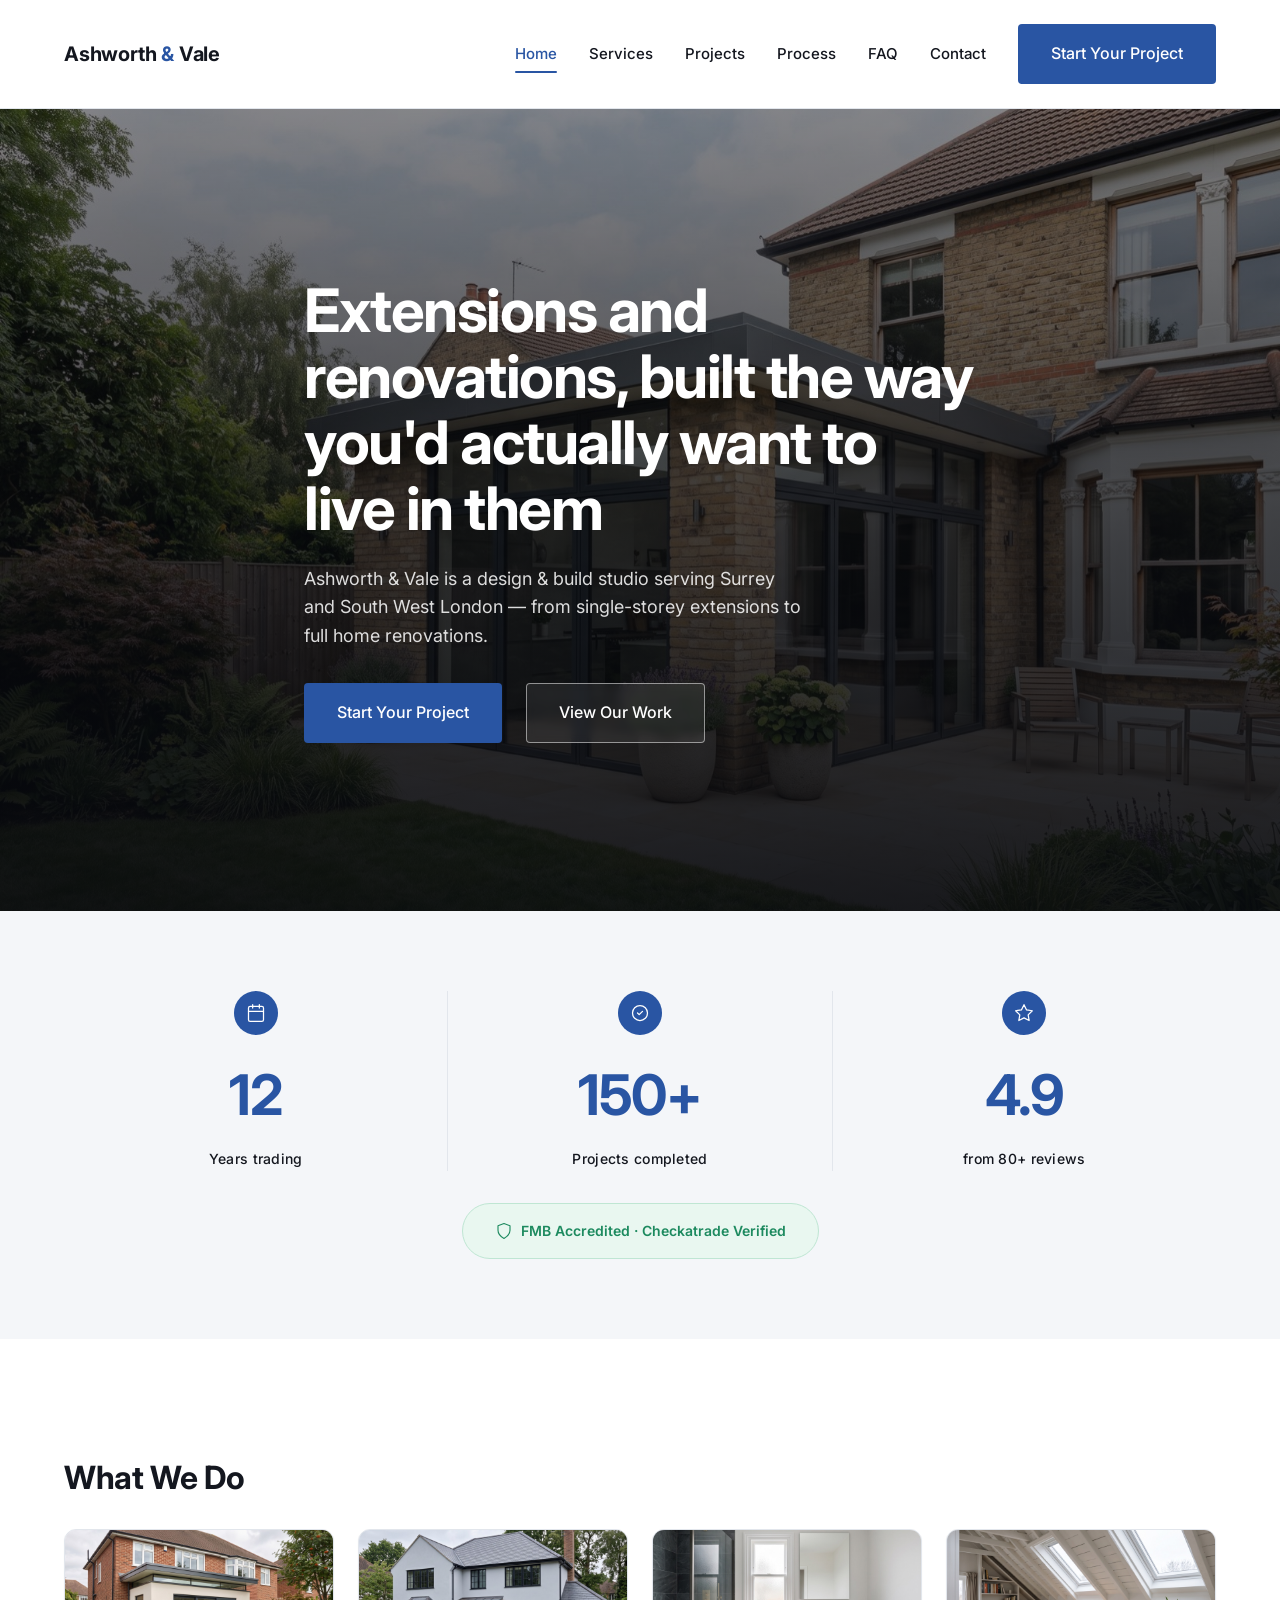
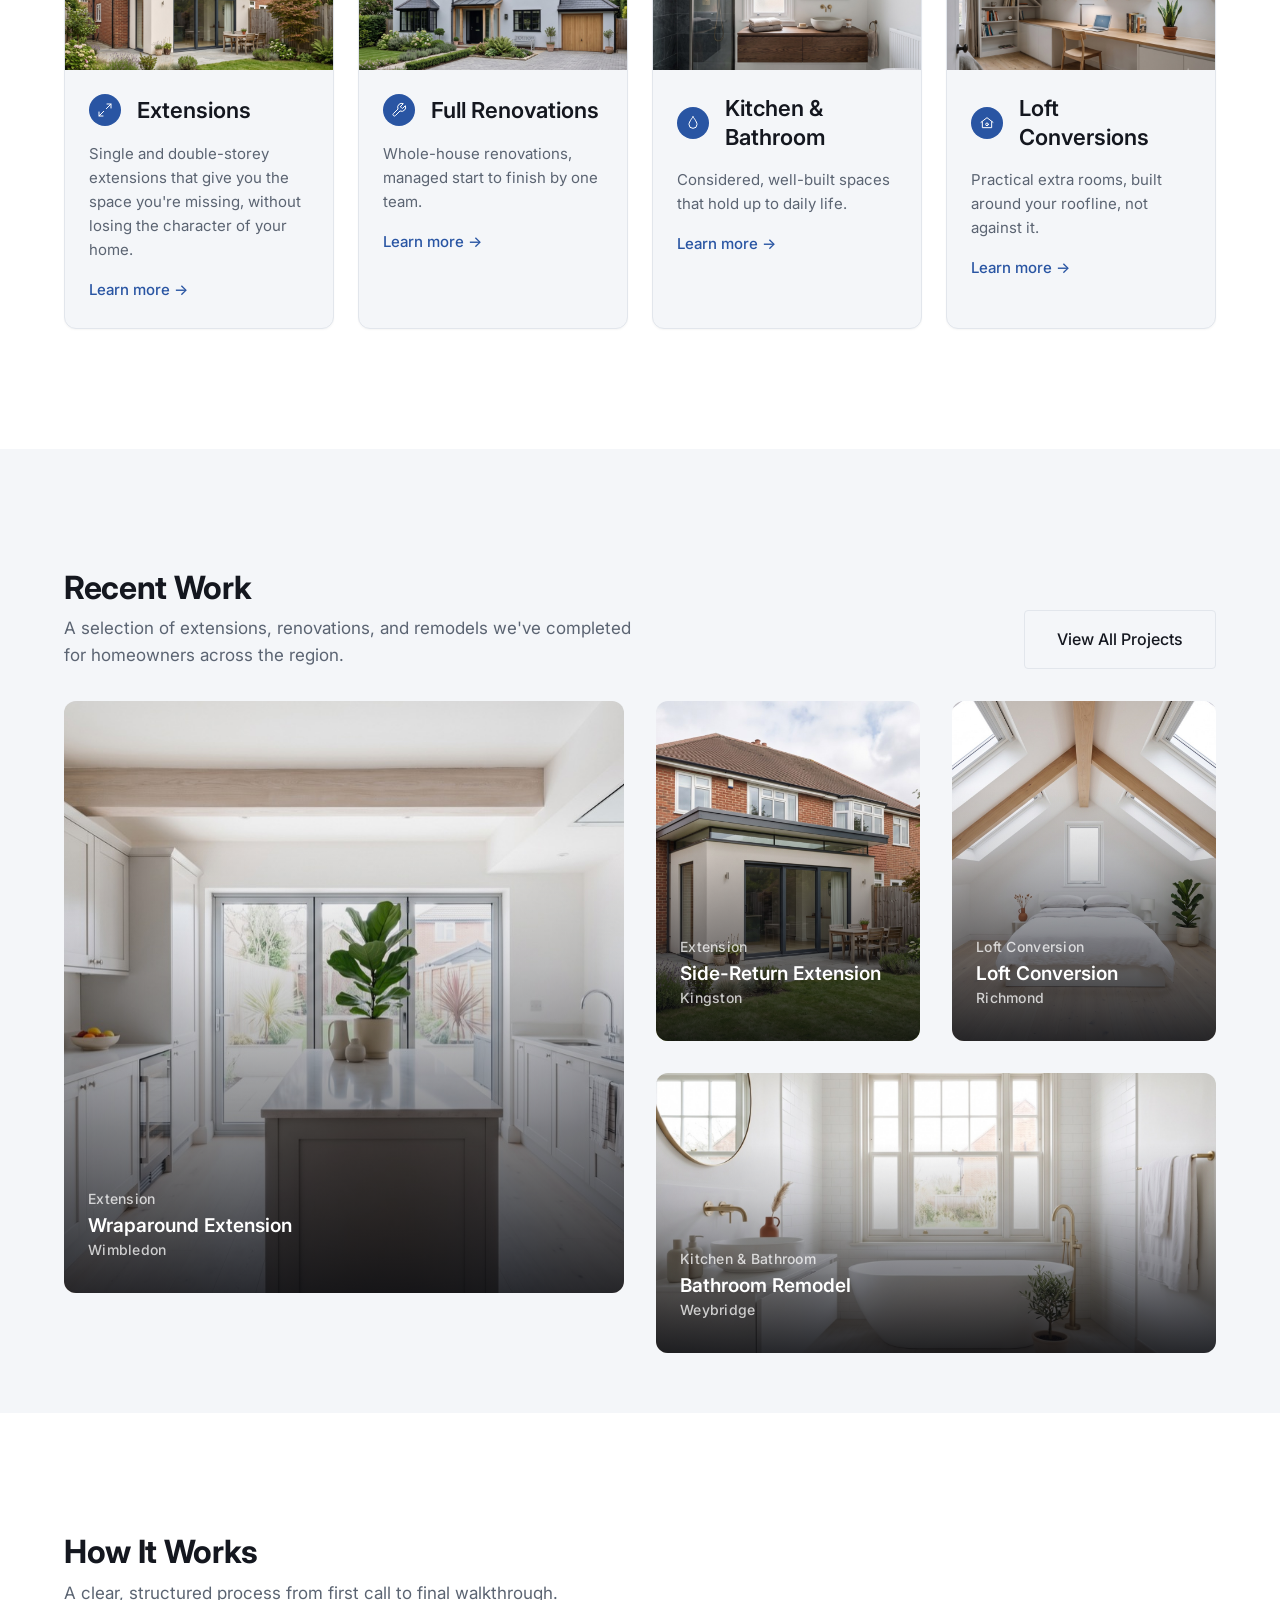
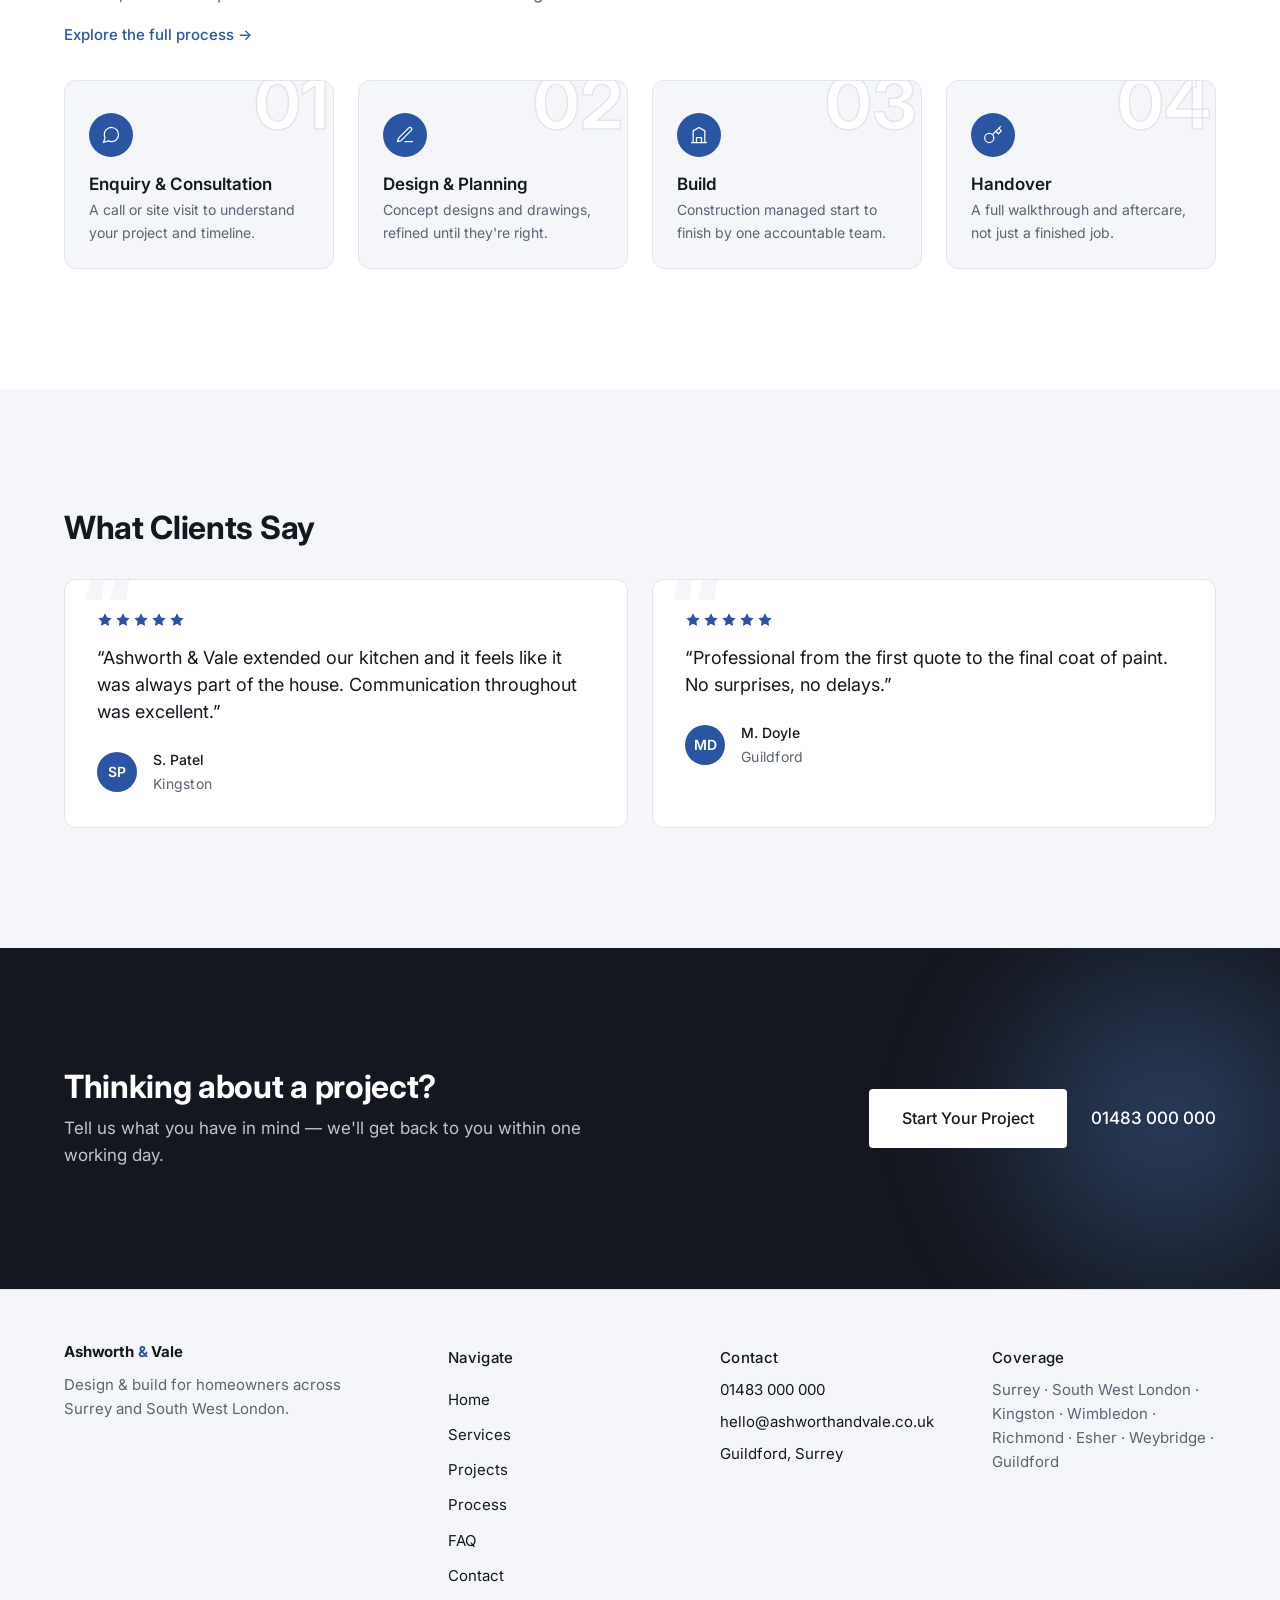
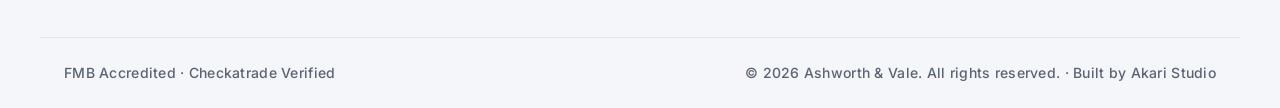
==== commit 549e8778: "Complete Ashworth and Vale demo site" ====
--- a/index.html
+++ b/index.html
@@ -211,6 +211,7 @@
         <div data-reveal>
           <h2>How It Works</h2>
           <p>A clear, structured process from first call to final walkthrough.</p>
+          <a href="process.html" class="service-card__link process-condensed__link">Explore the full process <span class="arrow">&rarr;</span></a>
         </div>
         <ol class="process-steps">
           <li data-reveal>
--- a/assets/css/styles.css
+++ b/assets/css/styles.css
@@ -7,6 +7,7 @@
   /* Colour — "what if Google/Apple did build and design": bright, cool, one confident accent */
   --color-bg: #FFFFFF;
   --color-bg-alt: #F4F6F9;
+  --color-bg-warm: #F5F3EE;
   --color-ink: #14171F;
   --color-ink-muted: #5B6472;
   --color-accent: #2955A3;
@@ -17,6 +18,13 @@
   --color-success: #1D8A5F;
   --color-success-bg: #E9F7F0;
   --color-success-border: #BFE6D3;
+
+  /* Form validation only — same three-tier pattern as --color-success above,
+     kept to that one use. Not in the original locked palette; added for the
+     Contact page's inline field errors, logged in PROJECT-GUIDE.md. */
+  --color-danger: #B3261E;
+  --color-danger-bg: #FCEBEA;
+  --color-danger-border: #F3C6C2;
 
   /* Type — single sans-serif throughout, no serif pairing */
   --font-heading: "Inter", -apple-system, BlinkMacSystemFont, sans-serif;
@@ -237,6 +245,10 @@
 }
 
 .site-nav__list a:hover {
+  color: var(--color-accent);
+}
+
+.site-nav__list a[aria-current="page"] {
   color: var(--color-accent);
 }
 
@@ -315,10 +327,27 @@
 
   .site-nav__list a {
     display: block;
+    position: relative;
     padding-block: var(--space-3);
     font-family: var(--font-heading);
     font-weight: 600;
     font-size: 22px;
+  }
+
+  .site-nav__list a[aria-current="page"] {
+    padding-left: var(--space-3);
+  }
+
+  .site-nav__list a[aria-current="page"]::before {
+    content: "";
+    position: absolute;
+    left: 0;
+    top: 50%;
+    width: 8px;
+    height: 8px;
+    border-radius: 50%;
+    background: var(--color-accent);
+    transform: translateY(-50%);
   }
 
   .site-nav__cta {
@@ -335,6 +364,22 @@
     display: flex;
     align-items: center;
   }
+
+  .site-nav__list a {
+    position: relative;
+  }
+
+  .site-nav__list a[aria-current="page"]::after {
+    content: "";
+    position: absolute;
+    left: 0;
+    right: 0;
+    bottom: -10px;
+    height: 2px;
+    border-radius: 2px;
+    background: var(--color-accent);
+  }
+
   .menu-toggle {
     display: none;
   }
@@ -948,7 +993,22 @@
    "this is how Ashworth & Vale does filter/nav chips" feel across pages —
    not sticky here though, this is a one-off filter row, not a scrollspy. */
 .project-filters {
-  padding-block: var(--space-4);
+  padding-block: var(--space-6) var(--space-4);
+}
+
+.project-filters__header {
+  display: grid;
+  gap: var(--space-1);
+  margin-bottom: var(--space-3);
+}
+
+.project-filters__header h2 {
+  font-size: 24px;
+}
+
+.project-filters__status {
+  color: var(--color-ink-muted);
+  font-size: 14px;
 }
 
 .project-filters__list {
@@ -992,6 +1052,11 @@
   padding-block: var(--space-4);
   color: var(--color-ink-muted);
   text-align: center;
+}
+
+.process-condensed__link {
+  display: inline-flex;
+  margin-top: var(--space-2);
 }
 
 /* ---------- Project Grid — Bento variant (Homepage Featured Projects) ----------
@@ -2167,3 +2232,1023 @@
 .reveal-delay-2 { transition-delay: 0.16s; }
 .reveal-delay-3 { transition-delay: 0.24s; }
 .reveal-delay-4 { transition-delay: 0.32s; }
+
+/* ---------- Simple page intro (no photography) ----------
+   Same 40px/56px banner-title scale as .page-intro (Services/Projects),
+   for pages the Image Plan deliberately leaves without dedicated
+   photography — visual interest here comes from the content itself. */
+.simple-intro {
+  padding-bottom: var(--space-4);
+}
+
+.process-intro {
+  position: relative;
+  overflow: hidden;
+  padding-block: 72px 88px;
+  background: var(--color-bg-warm);
+}
+
+.process-intro::after {
+  content: "";
+  position: absolute;
+  width: 420px;
+  height: 420px;
+  right: -210px;
+  top: -250px;
+  border: 1px solid rgba(41, 85, 163, 0.1);
+  border-radius: 50%;
+  box-shadow: 0 0 0 64px rgba(41, 85, 163, 0.025),
+              0 0 0 128px rgba(41, 85, 163, 0.018);
+  pointer-events: none;
+}
+
+.process-intro::before {
+  content: "";
+  position: absolute;
+  z-index: 1;
+  left: max(45px, calc((100vw - var(--max-width)) / 2 + 45px));
+  bottom: 0;
+  width: min(42vw, 460px);
+  height: 2px;
+  background: linear-gradient(90deg, var(--color-accent) 0 44px, rgba(41, 85, 163, 0.2) 44px 100%);
+}
+
+.process-intro__grid {
+  position: relative;
+  z-index: 1;
+  display: grid;
+  gap: var(--space-6);
+  align-items: center;
+}
+
+.process-intro__eyebrow {
+  margin-bottom: var(--space-2);
+  color: var(--color-accent);
+}
+
+.simple-intro__title {
+  font-family: var(--font-heading);
+  font-weight: 700;
+  font-size: 40px;
+  line-height: 1.1;
+  letter-spacing: -0.02em;
+  color: var(--color-ink);
+}
+
+@media (min-width: 768px) {
+  .simple-intro__title {
+    font-size: 56px;
+  }
+}
+
+.simple-intro__lead {
+  margin-top: var(--space-2);
+  color: var(--color-ink-muted);
+  font-size: 19px;
+  max-width: 56ch;
+}
+
+.process-promises {
+  margin: 0;
+  padding: 0;
+  list-style: none;
+  border-top: 1px solid var(--color-border);
+}
+
+.process-promises li {
+  display: grid;
+  grid-template-columns: 36px 1fr;
+  gap: var(--space-2);
+  align-items: center;
+  padding-block: var(--space-2);
+  border-bottom: 1px solid var(--color-border);
+  font-weight: 500;
+}
+
+.process-promises__mark {
+  color: var(--color-accent);
+  font-size: 12px;
+  font-weight: 700;
+  letter-spacing: 0.04em;
+}
+
+@media (min-width: 900px) {
+  .process-intro {
+    padding-block: 104px 128px;
+  }
+
+  .process-intro__grid {
+    grid-template-columns: minmax(0, 1.25fr) minmax(320px, 0.75fr);
+    gap: 96px;
+  }
+}
+
+/* ---------- Process Journey ----------
+   The dedicated page uses a connected editorial journey rather than the
+   Homepage card grid. A sticky architectural drawing develops as the user
+   moves through the five stages; the linear timeline remains the complete
+   mobile experience when the drawing is hidden. */
+.process-full {
+  position: relative;
+  overflow: visible;
+  background: var(--color-bg);
+}
+
+/* Carries the hero rule down to the first timeline node, turning the
+   section boundary into the beginning of the customer journey. */
+.process-full::before {
+  content: "";
+  position: absolute;
+  left: max(45px, calc((100vw - var(--max-width)) / 2 + 45px));
+  top: 0;
+  width: 2px;
+  height: calc(var(--section-padding-mobile) + 22px);
+  background: linear-gradient(180deg, var(--color-accent), var(--color-border));
+  pointer-events: none;
+}
+
+@media (min-width: 768px) {
+  .process-full::before {
+    height: calc(var(--section-padding) + 22px);
+  }
+}
+
+.process-journey {
+  display: grid;
+  gap: var(--space-6);
+  align-items: start;
+}
+
+.process-steps--full {
+  display: block;
+  max-width: 680px;
+  margin: 0;
+  position: relative;
+  padding-left: 68px;
+  --progress: 0;
+  --line-top: 22px;
+  --line-span: calc(100% - 44px);
+}
+
+.process-steps--full::before,
+.process-steps--full::after {
+  content: '';
+  position: absolute;
+  left: 21px;
+  top: var(--line-top);
+  width: 2px;
+}
+
+.process-steps--full::before {
+  height: var(--line-span);
+  background: var(--color-border);
+}
+
+.process-steps--full::after {
+  height: calc(var(--line-span) * var(--progress));
+  background: var(--color-accent);
+  transition: height 80ms linear;
+}
+
+.process-steps--full li {
+  background: none;
+  border: none;
+  box-shadow: none;
+  border-radius: 0;
+  padding: 0 0 72px;
+  overflow: visible;
+  transition: transform var(--duration-base) var(--ease-standard);
+}
+
+.process-steps--full li:last-child {
+  padding-bottom: 0;
+}
+
+.process-steps--full li:hover {
+  transform: none;
+  box-shadow: none;
+  border-color: transparent;
+}
+
+.process-steps--full .icon-circle {
+  position: absolute;
+  left: -68px;
+  top: 0;
+  margin: 0;
+  box-shadow: 0 0 0 6px var(--color-bg);
+  background: var(--color-bg);
+  color: var(--color-accent);
+  border: 2px solid var(--color-accent);
+  transition: background-color var(--duration-fast) var(--ease-standard),
+              color var(--duration-fast) var(--ease-standard),
+              box-shadow var(--duration-fast) var(--ease-standard),
+              transform var(--duration-fast) var(--ease-standard);
+}
+
+.process-steps--full li.is-active {
+  transform: translateX(6px);
+}
+
+.process-steps--full li.is-complete .icon-circle,
+.process-steps--full li.is-active .icon-circle {
+  background: var(--color-accent);
+  color: #FFFFFF;
+}
+
+.process-steps--full li.is-active .icon-circle {
+  box-shadow: 0 0 0 6px var(--color-bg),
+              0 0 0 9px rgba(41, 85, 163, 0.14);
+  transform: scale(1.06);
+}
+
+.process-steps--full .process-steps__number {
+  position: static;
+  display: block;
+  font-size: 56px;
+  line-height: 0.8;
+  color: rgba(41, 85, 163, 0.1);
+  -webkit-text-stroke: 0;
+  margin: 0 0 4px;
+}
+
+.process-step__content {
+  max-width: 54ch;
+}
+
+@media (min-width: 768px) {
+  .process-steps--full .process-steps__number {
+    font-size: 72px;
+  }
+}
+
+.process-steps__time {
+  margin-top: 4px !important;
+  font-size: 13px !important;
+  font-weight: 500;
+  color: var(--color-accent) !important;
+}
+
+.process-steps__time + p {
+  margin-top: 4px;
+}
+
+.process-step__outcome {
+  margin-top: var(--space-2) !important;
+  padding-top: var(--space-2);
+  border-top: 1px solid var(--color-border);
+  color: var(--color-ink) !important;
+  font-size: 14px !important;
+}
+
+.process-step__outcome span {
+  display: block;
+  margin-bottom: 2px;
+  color: var(--color-ink-muted);
+  font-size: 11px;
+  font-weight: 600;
+  letter-spacing: 0.06em;
+  text-transform: uppercase;
+}
+
+.process-step__focus {
+  margin-bottom: var(--space-1);
+  color: rgba(255, 255, 255, 0.62);
+}
+
+.process-step--build .process-step__content {
+  margin-left: -12px;
+  padding: var(--space-4);
+  border-radius: 12px;
+  background: var(--color-ink);
+  color: #FFFFFF;
+  box-shadow: 0 20px 44px -26px rgba(20, 23, 31, 0.45);
+}
+
+.process-step--build .process-steps__number {
+  /* The numeral sits outside the dark content panel, so it must retain the
+     same pale-navy treatment as the other four stages for continuity. */
+  color: rgba(41, 85, 163, 0.1);
+}
+
+.process-step--build .process-steps__time {
+  color: rgba(255, 255, 255, 0.72) !important;
+}
+
+.process-step--build .process-step__content > p:not(.process-step__focus):not(.process-steps__time):not(.process-step__outcome) {
+  color: rgba(255, 255, 255, 0.78);
+}
+
+.process-step--build .process-step__outcome {
+  border-color: rgba(255, 255, 255, 0.14);
+  color: #FFFFFF !important;
+}
+
+.process-step--build .process-step__outcome span {
+  color: rgba(255, 255, 255, 0.55);
+}
+
+.process-step--handover .process-step__content {
+  padding-bottom: var(--space-3);
+  border-bottom: 3px solid var(--color-accent);
+}
+
+/* Sticky architectural drawing — desktop only. */
+.process-blueprint {
+  display: none;
+}
+
+@media (min-width: 900px) {
+  .process-journey {
+    grid-template-columns: minmax(0, 1.05fr) minmax(380px, 0.95fr);
+    gap: 88px;
+  }
+
+  .process-blueprint {
+    display: block;
+    position: sticky;
+    top: 148px;
+  }
+
+  .process-blueprint__panel {
+    position: relative;
+    overflow: hidden;
+    min-height: 570px;
+    padding: var(--space-4);
+    border: 1px solid rgba(41, 85, 163, 0.16);
+    border-radius: 16px;
+    background: linear-gradient(145deg, #F8FAFD 0%, #EEF3FA 100%);
+    box-shadow: 0 24px 70px -48px rgba(20, 23, 31, 0.45);
+  }
+
+  .process-blueprint__header {
+    position: relative;
+    z-index: 2;
+    display: flex;
+    align-items: flex-start;
+    justify-content: space-between;
+    gap: var(--space-3);
+  }
+
+  .process-blueprint__header .label {
+    color: var(--color-accent);
+  }
+
+  .process-blueprint__stage-name {
+    margin-top: 4px;
+    color: var(--color-ink);
+    font-size: 24px;
+    font-weight: 700;
+    letter-spacing: -0.02em;
+  }
+
+  .process-blueprint__stage-note {
+    margin-top: 3px;
+    max-width: 32ch;
+    color: var(--color-ink-muted);
+    font-size: 13px;
+    line-height: 1.45;
+  }
+
+  .process-blueprint__counter {
+    display: flex;
+    align-items: baseline;
+    gap: 5px;
+    color: var(--color-ink-muted);
+    font-size: 14px;
+    font-weight: 600;
+  }
+
+  .process-blueprint__counter [data-process-current] {
+    color: var(--color-ink);
+    font-size: 28px;
+    line-height: 1;
+  }
+
+  .process-blueprint__drawing {
+    display: block;
+    width: 100%;
+    height: auto;
+    margin-top: var(--space-2);
+    color: rgba(41, 85, 163, 0.15);
+  }
+
+  .process-blueprint__grid {
+    opacity: 0.65;
+  }
+
+  .blueprint-stage {
+    fill: none;
+    stroke: var(--color-accent);
+    stroke-width: 2;
+    stroke-linecap: round;
+    stroke-linejoin: round;
+    opacity: 0;
+    transition: opacity var(--duration-base) var(--ease-standard),
+                stroke-width var(--duration-base) var(--ease-standard);
+  }
+
+  .blueprint-stage path,
+  .blueprint-stage circle {
+    stroke-dasharray: 900;
+    stroke-dashoffset: 900;
+    transition: stroke-dashoffset 0.8s var(--ease-standard);
+  }
+
+  .blueprint-stage text {
+    fill: var(--color-accent);
+    stroke: none;
+    font-family: var(--font-body);
+    font-size: 14px;
+    font-weight: 600;
+  }
+
+  .blueprint-stage.is-drawn {
+    opacity: 0.28;
+  }
+
+  .blueprint-stage.is-current {
+    opacity: 1;
+    stroke-width: 2.6;
+  }
+
+  .blueprint-stage.is-drawn path,
+  .blueprint-stage.is-drawn circle {
+    stroke-dashoffset: 0;
+  }
+
+  .process-blueprint__legend {
+    display: grid;
+    grid-template-columns: repeat(5, auto);
+    justify-content: space-between;
+    gap: var(--space-1);
+    padding-top: var(--space-2);
+    border-top: 1px solid rgba(41, 85, 163, 0.12);
+    color: var(--color-ink-muted);
+    font-size: 11px;
+  }
+
+  .process-blueprint__legend span {
+    display: flex;
+    align-items: center;
+    gap: 5px;
+  }
+
+  .process-blueprint__legend i {
+    width: 5px;
+    height: 5px;
+    border-radius: 50%;
+    background: var(--color-border);
+    transition: background-color var(--duration-fast) var(--ease-standard);
+  }
+
+  .process-blueprint[data-stage="1"] .process-blueprint__legend span:nth-child(-n+1) i,
+  .process-blueprint[data-stage="2"] .process-blueprint__legend span:nth-child(-n+2) i,
+  .process-blueprint[data-stage="3"] .process-blueprint__legend span:nth-child(-n+3) i,
+  .process-blueprint[data-stage="4"] .process-blueprint__legend span:nth-child(-n+4) i,
+  .process-blueprint[data-stage="5"] .process-blueprint__legend span:nth-child(-n+5) i {
+    background: var(--color-accent);
+  }
+}
+
+/* ---------- Simple FAQ (condensed, non-interactive) ---------- */
+.process-faq {
+  padding-block: 80px;
+}
+
+.process-faq__layout {
+  display: grid;
+  gap: var(--space-4);
+}
+
+.process-faq__intro > p:not(.label):not(.process-faq__more) {
+  margin-top: var(--space-2);
+  max-width: 38ch;
+  color: var(--color-ink-muted);
+}
+
+.process-faq__intro .label {
+  margin-bottom: var(--space-1);
+  color: var(--color-accent);
+}
+
+.simple-faq {
+  margin: 0;
+  max-width: none;
+}
+
+.simple-faq__item {
+  padding-block: var(--space-3);
+  border-bottom: 1px solid var(--color-border);
+}
+
+.simple-faq__item:first-child {
+  border-top: 1px solid var(--color-border);
+}
+
+.simple-faq__item dt {
+  font-weight: 600;
+  font-size: 17px;
+}
+
+.simple-faq__item dd {
+  margin: var(--space-1) 0 0;
+  color: var(--color-ink-muted);
+  max-width: 60ch;
+}
+
+.process-faq__more {
+  margin-top: var(--space-3);
+}
+
+@media (min-width: 768px) {
+  .process-faq {
+    padding-block: 96px;
+  }
+
+  .process-faq__layout {
+    grid-template-columns: minmax(260px, 0.75fr) minmax(0, 1.25fr);
+    gap: 96px;
+    align-items: start;
+  }
+}
+
+/* ---------- FAQ Topic Nav (FAQ page) ----------
+   Same sticky, horizontally-scrolling pill-bar recipe as the Services
+   page's .service-quicknav (rgba(244,246,249,0.72) is that same
+   --color-bg-alt tint, blurred). Kept as its own named component rather
+   than sharing the class, so a change to one page's sticky bar can never
+   bleed into the other's already-approved page. top:113px and the
+   .faq-topic scroll-margin-top below both reuse the exact header-height
+   figure .service-quicknav already established. Scrollspy + active-pill
+   logic lives in main.js. */
+.faq-topicnav {
+  position: sticky;
+  top: 113px;
+  z-index: 25;
+  background: rgba(244, 246, 249, 0.72);
+  backdrop-filter: blur(12px) saturate(160%);
+  -webkit-backdrop-filter: blur(12px) saturate(160%);
+  border-bottom: 1px solid var(--color-border);
+}
+
+.faq-topicnav__inner {
+  display: flex;
+  gap: var(--space-2);
+  padding-block: var(--space-2);
+  overflow-x: auto;
+  scrollbar-width: none;
+}
+
+.faq-topicnav__inner::-webkit-scrollbar {
+  display: none;
+}
+
+.faq-topicnav__link {
+  flex-shrink: 0;
+  padding: 8px 16px;
+  border-radius: 999px;
+  color: var(--color-ink-muted);
+  text-decoration: none;
+  font-size: 14px;
+  font-weight: 500;
+  white-space: nowrap;
+  transition: background-color var(--duration-fast) var(--ease-standard),
+              color var(--duration-fast) var(--ease-standard);
+}
+
+.faq-topicnav__link:hover {
+  color: var(--color-ink);
+}
+
+.faq-topicnav__link.is-active {
+  background: var(--color-bg);
+  color: var(--color-accent);
+  font-weight: 600;
+}
+
+/* ---------- FAQ Topic Sections (FAQ page) ----------
+   One section per topic, alternating background — a felt beat change to
+   go with the scrollspy, not just a technically-updated nav state.
+   scroll-margin-top matches .service-detail: same sticky site-header plus
+   a same-height sticky bar stacked above it. */
+.faq-topic {
+  scroll-margin-top: 188px;
+}
+
+.faq-topic__inner {
+  max-width: 72ch;
+}
+
+.faq-topic__related {
+  margin-top: var(--space-4);
+}
+
+/* ---------- FAQ Accordion (FAQ page) ----------
+   Same interaction recipe as the Services page's .faq-condensed
+   (grid-rows 0fr/1fr collapse, plus/minus icon rotate, single-open — here
+   scoped per topic list rather than page-wide, so opening a question in
+   one topic doesn't collapse one left open in another). Kept as its own
+   named component rather than sharing the class, so this page's one
+   addition — the open question's text also changes colour, not just its
+   icon, so "the expanded state is obvious" per the FAQ brief — can never
+   cascade onto the already-approved Services page's mini-FAQ. Falls back
+   to fully expanded, unstyled-icon via a <noscript> stylesheet in
+   faq.html when JS is unavailable. */
+.faq-accordion__list {
+  margin-top: var(--space-4);
+}
+
+.faq-accordion__item {
+  border-bottom: 1px solid var(--color-border);
+}
+
+.faq-accordion__item:last-child {
+  border-bottom: none;
+}
+
+.faq-accordion__item h3 {
+  font-size: 18px;
+  margin: 0;
+}
+
+.faq-accordion__question {
+  display: flex;
+  align-items: center;
+  justify-content: space-between;
+  gap: var(--space-3);
+  width: 100%;
+  padding-block: var(--space-3);
+  background: none;
+  border: none;
+  font: inherit;
+  font-weight: 600;
+  color: var(--color-ink);
+  text-align: left;
+  cursor: pointer;
+  transition: color var(--duration-fast) var(--ease-standard);
+}
+
+.faq-accordion__question[aria-expanded="true"] {
+  color: var(--color-accent);
+}
+
+.faq-accordion__icon {
+  position: relative;
+  flex-shrink: 0;
+  width: 18px;
+  height: 18px;
+}
+
+.faq-accordion__icon::before,
+.faq-accordion__icon::after {
+  content: '';
+  position: absolute;
+  top: 50%;
+  left: 50%;
+  background: var(--color-accent);
+  transform: translate(-50%, -50%);
+  transition: transform var(--duration-base) var(--ease-standard);
+}
+
+.faq-accordion__icon::before {
+  width: 100%;
+  height: 2px;
+}
+
+.faq-accordion__icon::after {
+  width: 2px;
+  height: 100%;
+}
+
+.faq-accordion__question[aria-expanded="true"] .faq-accordion__icon::after {
+  transform: translate(-50%, -50%) rotate(90deg);
+}
+
+.faq-accordion__answer-wrap {
+  display: grid;
+  grid-template-rows: 0fr;
+  transition: grid-template-rows var(--duration-base) var(--ease-standard);
+}
+
+.faq-accordion__item.is-open .faq-accordion__answer-wrap {
+  grid-template-rows: 1fr;
+}
+
+.faq-accordion__answer {
+  overflow: hidden;
+}
+
+.faq-accordion__answer p {
+  padding-bottom: var(--space-3);
+  color: var(--color-ink-muted);
+}
+
+/* ---------- Contact: What Happens Next (Contact page) ----------
+   Same "stack + horizontal divider on mobile, row + vertical divider from
+   tablet up" recipe as the Homepage's .trust-bar, reused here rather than
+   invented fresh — satisfies the brief's "explain the next step before the
+   form" note without a new layout idea. */
+.contact-next {
+  padding-top: 0;
+}
+
+.contact-next__list {
+  display: flex;
+  flex-direction: column;
+  list-style: none;
+  margin: 0;
+  padding: 0;
+}
+
+.contact-next__list li {
+  display: flex;
+  align-items: baseline;
+  gap: var(--space-2);
+  padding-block: var(--space-2);
+  border-bottom: 1px solid var(--color-border);
+  font-weight: 500;
+}
+
+.contact-next__list li:last-child {
+  border-bottom: none;
+}
+
+@media (min-width: 640px) {
+  .contact-next__list {
+    flex-direction: row;
+  }
+
+  .contact-next__list li {
+    flex: 1;
+    padding-block: 0;
+    padding-inline: var(--space-3);
+    border-bottom: none;
+    border-left: 1px solid var(--color-border);
+  }
+
+  .contact-next__list li:first-child {
+    padding-left: 0;
+    border-left: none;
+  }
+}
+
+.contact-next__mark {
+  flex-shrink: 0;
+  color: var(--color-accent);
+  font-weight: 700;
+  font-size: 13px;
+  letter-spacing: 0.02em;
+}
+
+/* ---------- Contact: Form + Reassurance Panel (Contact page) ----------
+   Split composition per the brief: form is the primary column, a sticky
+   panel beside it folds in Contact Details + Location Coverage rather than
+   listing them as separate flat sections below — the richer realisation of
+   the brief's flat Section Order, same evolution Process/FAQ already went
+   through. DOM order is form-then-panel throughout, so mobile naturally
+   stacks with the phone/reassurance panel straight after the form (per the
+   brief's mobile note) with no reordering needed; the grid below is what
+   turns that same order into a side-by-side split from 900px up. */
+.contact-main__grid {
+  display: grid;
+  gap: var(--space-6);
+}
+
+@media (min-width: 900px) {
+  .contact-main__grid {
+    grid-template-columns: minmax(0, 1.4fr) minmax(280px, 1fr);
+    align-items: start;
+  }
+}
+
+.contact-form {
+  max-width: 640px;
+}
+
+.contact-form__group {
+  border: none;
+  margin: 0 0 var(--space-6);
+  padding: 0;
+}
+
+.contact-form__group legend {
+  width: 100%;
+  margin-bottom: var(--space-3);
+  padding-bottom: var(--space-2);
+  border-bottom: 1px solid var(--color-border);
+  font-family: var(--font-heading);
+  font-weight: 600;
+  font-size: 17px;
+}
+
+.form-field {
+  margin-top: var(--space-3);
+}
+
+.form-field:first-child {
+  margin-top: 0;
+}
+
+.form-field label {
+  display: block;
+  margin-bottom: 6px;
+  font-size: 15px;
+  font-weight: 600;
+}
+
+.form-field__optional {
+  font-weight: 400;
+  color: var(--color-ink-muted);
+}
+
+.form-field input,
+.form-field select,
+.form-field textarea {
+  width: 100%;
+  padding: 12px 14px;
+  border: 1px solid var(--color-border);
+  border-radius: 4px;
+  background: var(--color-bg);
+  color: var(--color-ink);
+  font: inherit;
+  font-size: 16px;
+  transition: border-color var(--duration-fast) var(--ease-standard),
+              box-shadow var(--duration-fast) var(--ease-standard);
+}
+
+.form-field input:focus,
+.form-field select:focus,
+.form-field textarea:focus {
+  outline: none;
+  border-color: var(--color-accent);
+  box-shadow: 0 0 0 3px rgba(41, 85, 163, 0.15);
+}
+
+.form-field textarea {
+  min-height: 120px;
+  resize: vertical;
+}
+
+.form-field__error {
+  margin: 6px 0 0;
+  color: var(--color-danger);
+  font-size: 13px;
+  font-weight: 500;
+}
+
+.form-field__error:empty {
+  display: none;
+}
+
+.form-field.has-error input,
+.form-field.has-error select,
+.form-field.has-error textarea {
+  border-color: var(--color-danger);
+  background: var(--color-danger-bg);
+}
+
+.form-field.has-error input:focus,
+.form-field.has-error textarea:focus {
+  box-shadow: 0 0 0 3px rgba(179, 38, 30, 0.15);
+}
+
+.contact-form__submit {
+  width: 100%;
+}
+
+@media (min-width: 540px) {
+  .contact-form__submit {
+    width: auto;
+  }
+}
+
+.contact-form__reassurance {
+  margin-top: var(--space-2);
+  color: var(--color-ink-muted);
+  font-size: 14px;
+}
+
+.contact-success h2 {
+  margin-bottom: var(--space-2);
+}
+
+.contact-success p {
+  color: var(--color-ink-muted);
+  max-width: 52ch;
+}
+
+.contact-panel {
+  background: var(--color-bg-alt);
+  border-radius: 12px;
+  padding: var(--space-4);
+}
+
+@media (min-width: 900px) {
+  /* 113px header + var(--space-3) breathing room — same header-height figure
+     already established for .service-quicknav/.faq-topicnav, just without
+     a second sticky bar stacked on top of it here. */
+  .contact-panel {
+    position: sticky;
+    top: 137px;
+  }
+}
+
+.contact-panel__phone {
+  display: block;
+  margin-top: 4px;
+  color: var(--color-accent);
+  text-decoration: none;
+  font-family: var(--font-heading);
+  font-weight: 700;
+  font-size: 24px;
+}
+
+.contact-panel__note {
+  margin-top: var(--space-1);
+  color: var(--color-ink-muted);
+  font-size: 14px;
+}
+
+.contact-panel__section {
+  margin-top: var(--space-4);
+  padding-top: var(--space-4);
+  border-top: 1px solid var(--color-border);
+}
+
+.contact-panel__label--spaced {
+  margin-top: var(--space-2);
+}
+
+/* ---------- Contact: Location Coverage (Contact page) ----------
+   A schematic node diagram (Guildford hub + spokes out to each town) —
+   deliberately abstract/not-to-scale rather than a real map embed, so it
+   never implies false geographic precision for a placeholder address and
+   adds no third-party script/dependency. Fixed pixel width rather than
+   scaling with the viewport: SVG text scales with the whole graphic, and
+   shrinking it to fit a 375px screen would make the labels illegible: the
+   wrap scrolls horizontally on narrow screens instead, same pattern as the
+   Services/FAQ pill nav. The plain-text list above it stays the primary
+   accessible summary either way. */
+.coverage__grid {
+  display: grid;
+  gap: var(--space-4);
+  align-items: center;
+}
+
+@media (min-width: 900px) {
+  .coverage__grid {
+    grid-template-columns: minmax(280px, 0.8fr) minmax(0, 1.2fr);
+    gap: var(--space-6);
+  }
+}
+
+.coverage__copy h2 {
+  margin-top: var(--space-1);
+}
+
+.coverage__copy > p {
+  margin-top: var(--space-2);
+  color: var(--color-ink-muted);
+}
+
+.coverage__list {
+  font-weight: 500;
+  color: var(--color-ink) !important;
+}
+
+.coverage__map-wrap {
+  overflow-x: auto;
+}
+
+.coverage__map {
+  display: block;
+  width: 560px;
+  height: auto;
+}
+
+.coverage__lines line {
+  stroke: var(--color-border);
+  stroke-width: 1.5;
+}
+
+.coverage__node circle {
+  fill: var(--color-accent);
+}
+
+.coverage__node--hub circle {
+  stroke: var(--color-bg);
+  stroke-width: 4;
+}
+
+.coverage__node text {
+  font-family: var(--font-body);
+  font-size: 13px;
+  font-weight: 600;
+  fill: var(--color-ink);
+  text-anchor: middle;
+}
+
+.coverage__node--hub text {
+  font-weight: 700;
+  fill: var(--color-accent);
+}
